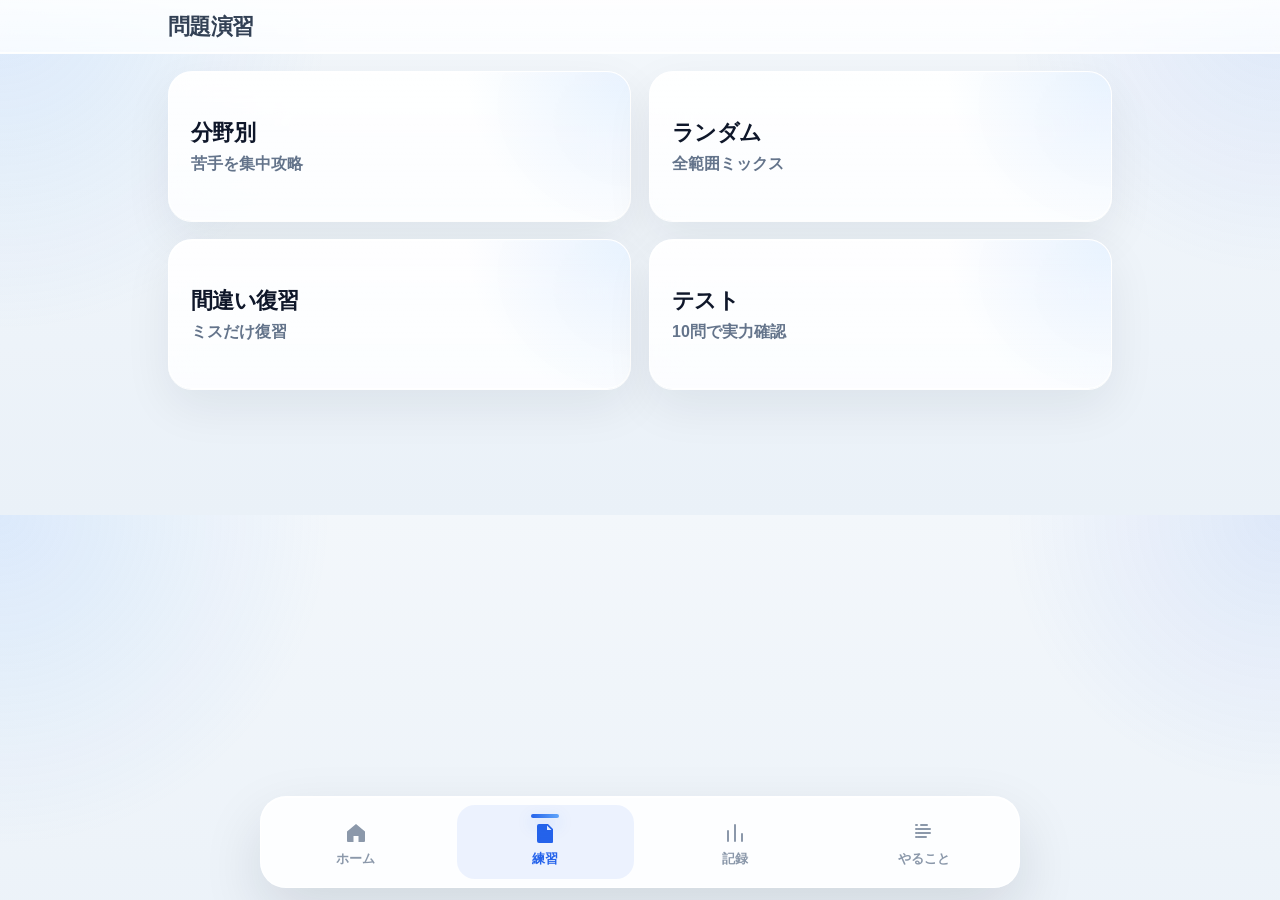
==== practice.html @ 9721c76e "Add files via upload" ====
<!DOCTYPE html>
<html lang="ja">
<head>
  <meta charset="UTF-8">
  <meta name="viewport" content="width=device-width, initial-scale=1.0">
  <title>練習</title>
  <link rel="stylesheet" href="style.css">
  <link rel="preconnect" href="https://fonts.googleapis.com">
  <link rel="preconnect" href="https://fonts.gstatic.com" crossorigin>
  <link href="https://fonts.googleapis.com/css2?family=Inter:wght@400;500;600;700;800;900&display=swap" rel="stylesheet">
</head>

<body>

  <div class="header compact-header">
    <div class="header-inner compact-header-inner">
      <div class="page-heading compact-page-heading">
        <h2 class="page-title">問題演習</h2>
      </div>
    </div>
  </div>

  <div class="container">

    <!-- モード選択 -->
    <div class="mode-grid" id="modeSelect">
      <button class="mode-btn" onclick="startMode('category')">
        <div class="mode-title">分野別</div>
        <div class="mode-desc">苦手を集中攻略</div>
      </button>

      <button class="mode-btn" onclick="startMode('random', 'easy')">
        <div class="mode-title">ランダム</div>
        <div class="mode-desc">全範囲ミックス</div>
      </button>

      <button class="mode-btn" onclick="startMode('mistake')">
        <div class="mode-title">間違い復習</div>
        <div class="mode-desc">ミスだけ復習</div>
      </button>

      <button class="mode-btn" onclick="startMode('test')">
        <div class="mode-title">テスト</div>
        <div class="mode-desc">10問で実力確認</div>
      </button>
    </div>

    <!-- 分野選択 -->
    <div id="categorySelect" class="category-select" style="display:none;">
      <div class="section-head">
        <h3>分野を選択</h3>
        <p>進捗を見ながら解きたい分野を選べます</p>
      </div>

      <div id="categoryCards" class="category-card-grid"></div>

      <div class="section-actions">
        <button class="secondary-btn" onclick="backToMenu()">戻る</button>
      </div>
    </div>

    <!-- 問題エリア -->
    <div id="quizArea" style="display:none;">
      <div class="quiz-topbar">
        <div>
          <div class="quiz-mode-label" id="quizModeLabel">分野別</div>
          <div class="quiz-category-label" id="quizCategoryLabel">基礎</div>
        </div>
        <div class="quiz-count" id="quizCount">1 / 10</div>
      </div>

      <div class="progress-wrap">
        <div class="progress-bar large">
          <div id="quizProgressFill"></div>
        </div>
      </div>

      <div class="question-card">
        <h3 id="question">問題</h3>
      </div>

      <div id="choices" class="choices"></div>
      <div id="result" class="result-box"></div>

      <div class="actions">
        <button onclick="nextQuestion()">次へ</button>
        <button onclick="backToMenu()" class="secondary-btn">戻る</button>
      </div>
    </div>

    <!-- 結果画面 -->
    <div id="resultScreen" class="result-screen" style="display:none;">
      <div class="result-hero-card">
        <div class="result-badge">RESULT</div>
        <h2>演習完了</h2>
        <p id="resultSummaryText">おつかれさまでした</p>

        <div class="result-score-circle">
          <span id="resultAccuracy">0%</span>
        </div>

        <div class="result-stats">
          <div class="result-stat">
            <div class="result-stat-label">正答数</div>
            <div class="result-stat-value" id="correctCountText">0 / 0</div>
          </div>
          <div class="result-stat">
            <div class="result-stat-label">分野</div>
            <div class="result-stat-value" id="resultCategoryText">基礎</div>
          </div>
        </div>

        <div class="result-progress-block">
          <div class="result-progress-head">
            <span>正答率</span>
            <span id="resultAccuracyText">0 / 0</span>
          </div>
          <div class="progress-bar large">
            <div id="resultProgressFill"></div>
          </div>
        </div>

        <div class="actions">
          <button onclick="retryCurrentSet()">もう一度解く</button>
          <button class="secondary-btn" onclick="backToMenu()">分野一覧へ</button>
        </div>

        <div class="review-list-wrap">
          <div class="review-list-head">
            <h3>回答の振り返り</h3>
            <p>自分の回答と正解、理由をまとめて確認できます</p>
          </div>
          <div id="reviewList" class="review-list"></div>
        </div>
      </div>
    </div>

  </div>

  <div class="nav">
    <a href="index.html">
      <svg viewBox="0 0 24 24" aria-hidden="true">
        <path d="M3 10.5 12 3l9 7.5v9.5a1 1 0 0 1-1 1h-5.5v-6h-5v6H4a1 1 0 0 1-1-1z"/>
      </svg>
      <span>ホーム</span>
    </a>

    <a href="practice.html" class="active">
      <svg viewBox="0 0 24 24" aria-hidden="true">
        <path d="M6 3h9l5 5v13a1 1 0 0 1-1 1H6a2 2 0 0 1-2-2V5a2 2 0 0 1 2-2zm8 1.5V9h4.5"/>
        <path d="M8 13h8M8 17h5" stroke="currentColor" stroke-width="1.8" fill="none" stroke-linecap="round"/>
      </svg>
      <span>練習</span>
    </a>

    <a href="record.html">
      <svg viewBox="0 0 24 24" aria-hidden="true">
        <path d="M5 20V10m7 10V4m7 16v-7" stroke="currentColor" stroke-width="2" fill="none" stroke-linecap="round"/>
      </svg>
      <span>記録</span>
    </a>

    <a href="tasks.html">
      <svg viewBox="0 0 24 24" aria-hidden="true">
        <path d="M9 4h6m-9 4h12M6 12h12M6 16h8" stroke="currentColor" stroke-width="2" fill="none" stroke-linecap="round"/>
        <path d="M4 4h1M4 8h1M4 12h1M4 16h1" stroke="currentColor" stroke-width="2" fill="none" stroke-linecap="round"/>
      </svg>
      <span>やること</span>
    </a>
  </div>

  <script src="questions.js"></script>
  <script src="app.js"></script>
</body>
</html>
---- style.css ----
/* =====================
   Base
===================== */
:root {
  --bg: #f3f7fb;
  --bg-2: #eaf1f8;
  --text: #0f172a;
  --text-soft: #64748b;
  --text-faint: #94a3b8;

  --primary: #2563eb;
  --primary-2: #3b82f6;
  --primary-3: #60a5fa;

  --success-text: #166534;
  --danger-text: #991b1b;

  --shadow-sm: 0 10px 24px rgba(15, 23, 42, 0.04);
  --shadow-md: 0 18px 45px rgba(15, 23, 42, 0.08);
  --shadow-lg: 0 24px 60px rgba(37, 99, 235, 0.14);

  --radius-sm: 14px;
  --radius-md: 20px;
  --radius-lg: 28px;
}

* {
  box-sizing: border-box;
}

html {
  scroll-behavior: smooth;
  -webkit-font-smoothing: antialiased;
  -moz-osx-font-smoothing: grayscale;
}

body {
  margin: 0;
  font-family: "Inter", -apple-system, BlinkMacSystemFont, "Segoe UI", Roboto, sans-serif;
  color: var(--text);
  background:
    radial-gradient(circle at top left, rgba(96, 165, 250, 0.16), transparent 24%),
    radial-gradient(circle at top right, rgba(37, 99, 235, 0.10), transparent 20%),
    linear-gradient(180deg, var(--bg) 0%, var(--bg-2) 100%);
}

a {
  color: inherit;
}

::-webkit-scrollbar {
  width: 10px;
}
::-webkit-scrollbar-track {
  background: transparent;
}
::-webkit-scrollbar-thumb {
  background: rgba(148, 163, 184, 0.28);
  border-radius: 999px;
}

/* =====================
   Header
===================== */
.header,
.compact-header {
  position: sticky;
  top: 0;
  z-index: 120;
  padding: 12px 0 10px;
  background: linear-gradient(
    180deg,
    rgba(255,255,255,0.88) 0%,
    rgba(255,255,255,0.76) 100%
  );
  backdrop-filter: blur(18px) saturate(180%);
  -webkit-backdrop-filter: blur(18px) saturate(180%);
  border-bottom: 1px solid rgba(255,255,255,0.78);
  box-shadow: 0 1px 0 rgba(255,255,255,0.92);
}

.header-inner,
.compact-header-inner {
  width: min(100%, 980px);
  margin: 0 auto;
  padding: 0 18px;
  display: flex;
  flex-direction: column;
  gap: 10px;
}

.topbar-row {
  display: flex;
  align-items: center;
  justify-content: flex-start;
}

.page-heading,
.compact-page-heading {
  display: flex;
  align-items: center;
  justify-content: space-between;
}

.page-title {
  margin: 0;
  font-size: 22px;
  font-weight: 900;
  color: #334155;
  letter-spacing: -0.03em;
}

/* 古いロゴ系を使わない */
.logo,
.app-brand,
.brand-row,
.brand-mark,
.brand-icon,
.brand-text,
.brand-name,
.brand-sub,
.app-logo {
  display: none !important;
}

/* =====================
   Level Switch
===================== */
.level-switch {
  display: flex;
  gap: 10px;
  margin: 0;
}

.level-switch button {
  min-height: 44px;
  padding: 10px 16px;
  border-radius: 999px;
  border: 1px solid rgba(148, 163, 184, 0.18);
  background: rgba(255,255,255,0.75);
  color: #64748b;
  font-size: 14px;
  font-weight: 800;
  box-shadow: inset 0 1px 0 rgba(255,255,255,0.9);
}

.level-switch button.active {
  background: linear-gradient(135deg, var(--primary), var(--primary-2));
  color: #fff;
  border-color: transparent;
  box-shadow:
    0 12px 28px rgba(37, 99, 235, 0.22),
    inset 0 1px 0 rgba(255,255,255,0.18);
}

/* =====================
   Layout
===================== */
.container {
  width: min(100%, 980px);
  margin: 0 auto;
  padding: 18px 18px 126px;
}

.grid {
  display: grid;
  grid-template-columns: 1fr 1fr;
  gap: 18px;
}

/* =====================
   Cards
===================== */
.card,
.question-card,
.mode-btn,
.category-progress-card,
.result-hero-card {
  width: 100%;
  background: linear-gradient(
    180deg,
    rgba(255,255,255,0.94) 0%,
    rgba(255,255,255,0.84) 100%
  );
  border: 1px solid rgba(255,255,255,0.82);
  box-shadow:
    0 1px 0 rgba(255,255,255,0.95),
    0 18px 48px rgba(15, 23, 42, 0.07),
    inset 0 1px 0 rgba(255,255,255,0.92);
  backdrop-filter: blur(18px) saturate(160%);
  -webkit-backdrop-filter: blur(18px) saturate(160%);
}

.card {
  border-radius: 24px;
  padding: 20px;
  transition: transform 0.22s ease, box-shadow 0.22s ease, border-color 0.22s ease;
}

.card:hover {
  transform: translateY(-4px);
  box-shadow:
    0 1px 0 rgba(255,255,255,0.95),
    0 24px 60px rgba(15, 23, 42, 0.10),
    0 10px 30px rgba(37, 99, 235, 0.07);
}

.card h3,
.question-card h3 {
  margin: 0 0 10px;
  font-size: 14px;
  font-weight: 800;
  letter-spacing: -0.01em;
  text-transform: none;
  color: var(--text-faint);
}

.card-value {
  margin: 0;
  font-size: 22px;
  font-weight: 900;
  color: var(--text);
}

.big-time {
  margin-top: 10px;
  font-size: clamp(42px, 8vw, 58px);
  font-weight: 900;
  line-height: 0.98;
  letter-spacing: -0.06em;
}

.streak-card {
  background:
    radial-gradient(circle at top right, rgba(96, 165, 250, 0.18), transparent 32%),
    linear-gradient(180deg, rgba(255,255,255,0.96), rgba(255,255,255,0.86));
}

.streak-value {
  margin: 0;
  font-size: 36px;
  font-weight: 900;
  letter-spacing: -0.04em;
  color: var(--primary);
}

/* ホームの主役カード */
.main-progress-card {
  margin-bottom: 22px;
  padding: 26px 24px;
}

.main-progress-head {
  display: flex;
  justify-content: space-between;
  align-items: center;
  gap: 16px;
  margin-bottom: 14px;
}

.main-progress-head h3 {
  margin: 0;
  font-size: 16px;
  font-weight: 800;
  color: var(--text-soft);
}

.main-progress-value {
  font-size: 20px;
  font-weight: 900;
  color: var(--text);
  letter-spacing: -0.03em;
}

/* =====================
   Forms
===================== */
.inline-form {
  display: flex;
  gap: 10px;
  align-items: center;
  flex-wrap: wrap;
}

input[type="text"],
input[type="date"],
input[type="number"] {
  min-height: 46px;
  padding: 12px 14px;
  border-radius: 14px;
  border: 1px solid rgba(148, 163, 184, 0.22);
  background: rgba(255,255,255,0.82);
  color: var(--text);
  box-shadow:
    inset 0 1px 0 rgba(255,255,255,0.88),
    0 6px 18px rgba(15, 23, 42, 0.03);
  font-size: 14px;
  font-weight: 600;
  transition: border-color 0.18s ease, box-shadow 0.18s ease, transform 0.18s ease;
}

input::placeholder {
  color: var(--text-faint);
}

input:focus {
  outline: none;
  border-color: rgba(59, 130, 246, 0.42);
  box-shadow:
    0 0 0 4px rgba(59, 130, 246, 0.10),
    inset 0 1px 0 rgba(255,255,255,0.88),
    0 10px 20px rgba(37, 99, 235, 0.06);
  transform: translateY(-1px);
}

/* =====================
   Buttons
===================== */
button {
  min-height: 44px;
  padding: 11px 16px;
  border-radius: 14px;
  border: 1px solid transparent;
  background: linear-gradient(135deg, var(--primary), var(--primary-2));
  color: #fff;
  font-weight: 800;
  cursor: pointer;
  box-shadow:
    0 12px 26px rgba(37, 99, 235, 0.20),
    inset 0 1px 0 rgba(255,255,255,0.18);
  transition: transform 0.18s ease, box-shadow 0.18s ease, filter 0.18s ease;
}

button:hover {
  transform: translateY(-2px);
  box-shadow:
    0 16px 34px rgba(37, 99, 235, 0.24),
    inset 0 1px 0 rgba(255,255,255,0.2);
}

button:active {
  transform: translateY(0) scale(0.985);
}

.secondary-btn {
  background: linear-gradient(180deg, #ffffff, #f8fafc);
  color: var(--text-soft);
  border: 1px solid rgba(148, 163, 184, 0.20);
  box-shadow:
    0 10px 22px rgba(15, 23, 42, 0.06),
    inset 0 1px 0 rgba(255,255,255,0.95);
}

/* =====================
   Timer
===================== */
.timer-card {
  margin-bottom: 16px;
}

#timer {
  margin: 8px 0 16px;
  font-size: clamp(44px, 9vw, 68px);
  font-weight: 900;
  letter-spacing: -0.06em;
  text-align: center;
}

.timer-buttons {
  display: flex;
  gap: 10px;
  flex-wrap: wrap;
}

.timer-buttons button {
  flex: 1 1 150px;
}

/* =====================
   Progress
===================== */
.progress-bar {
  width: 100%;
  height: 12px;
  background: rgba(226, 232, 240, 0.9);
  border-radius: 999px;
  overflow: hidden;
  box-shadow: inset 0 2px 6px rgba(15, 23, 42, 0.05);
}

.progress-bar.large {
  height: 14px;
  margin-top: 10px;
}

#progressFill,
#todayGoalFill,
#quizProgressFill,
#resultProgressFill {
  height: 100%;
  width: 0%;
  border-radius: 999px;
  background: linear-gradient(90deg, #1d4ed8 0%, #2563eb 55%, #60a5fa 100%);
  box-shadow:
    0 6px 18px rgba(37, 99, 235, 0.24),
    inset 0 1px 0 rgba(255,255,255,0.26);
  transition: width 0.4s ease;
}

/* =====================
   Bottom Nav
===================== */
.nav {
  position: fixed;
  left: 50%;
  bottom: 12px;
  transform: translateX(-50%);
  width: calc(100% - 20px);
  max-width: 760px;
  height: 92px;
  display: flex;
  align-items: stretch;
  border-radius: 26px;
  background: rgba(255,255,255,0.88);
  border: 1px solid rgba(255,255,255,0.82);
  box-shadow:
    0 24px 60px rgba(15, 23, 42, 0.12),
    inset 0 1px 0 rgba(255,255,255,0.95);
  backdrop-filter: blur(20px) saturate(180%);
  -webkit-backdrop-filter: blur(20px) saturate(180%);
  overflow: hidden;
  z-index: 1000;
}

.nav a {
  flex: 1;
  position: relative;
  margin: 8px 6px;
  border-radius: 18px;
  text-decoration: none;
  color: #8b98aa;
  display: flex;
  flex-direction: column;
  align-items: center;
  justify-content: center;
  gap: 7px;
  font-size: 13px;
  font-weight: 800;
  padding: 12px 0 10px;
  transition: all 0.2s ease;
}

.nav a:hover {
  background: rgba(37, 99, 235, 0.06);
}

.nav a.active {
  color: var(--primary);
  background: rgba(37, 99, 235, 0.08);
}

.nav a::before {
  content: "";
  position: absolute;
  top: 9px;
  left: 50%;
  transform: translateX(-50%) scaleX(0);
  width: 28px;
  height: 4px;
  border-radius: 999px;
  background: linear-gradient(90deg, var(--primary), var(--primary-3));
  box-shadow: 0 6px 16px rgba(37, 99, 235, 0.26);
  transition: transform 0.2s ease;
}

.nav a.active::before {
  transform: translateX(-50%) scaleX(1);
}

.nav svg {
  width: 24px;
  height: 24px;
  display: block;
}

.nav svg path {
  fill: currentColor;
}

.nav svg [stroke] {
  stroke: currentColor;
}

.nav span {
  color: inherit;
  line-height: 1;
  font-size: 13px;
  font-weight: 800;
}

/* =====================
   Practice
===================== */
.mode-grid {
  display: grid;
  grid-template-columns: 1fr 1fr;
  gap: 18px;
}

.mode-btn {
  position: relative;
  overflow: hidden;
  min-height: 150px;
  border-radius: 24px;
  padding: 22px;
  text-align: left;
  color: var(--text);
}

.mode-btn::before {
  content: "";
  position: absolute;
  inset: 0;
  background: radial-gradient(circle at top right, rgba(96, 165, 250, 0.14), transparent 34%);
  pointer-events: none;
}

.mode-btn:hover {
  transform: translateY(-5px);
}

.mode-title {
  position: relative;
  z-index: 1;
  font-size: 22px;
  font-weight: 900;
  letter-spacing: -0.03em;
  margin-bottom: 6px;
  color: var(--text);
}

.mode-desc {
  position: relative;
  z-index: 1;
  font-size: 16px;
  color: var(--text-soft);
  font-weight: 600;
}

.section-head h3 {
  margin: 0 0 6px;
  font-size: 24px;
  font-weight: 900;
  color: var(--text);
}

.section-head p {
  margin: 0 0 18px;
  color: var(--text-soft);
  font-size: 15px;
}

.category-card-grid {
  display: grid;
  grid-template-columns: 1fr 1fr;
  gap: 18px;
}

.category-progress-card {
  border-radius: 24px;
  padding: 20px;
  cursor: pointer;
  transition: transform 0.2s ease, box-shadow 0.2s ease;
}

.category-progress-card:hover {
  transform: translateY(-4px);
  box-shadow: 0 22px 48px rgba(15, 23, 42, 0.10);
}

.category-progress-title {
  font-size: 22px;
  font-weight: 900;
  color: var(--text);
  margin-bottom: 6px;
}

.category-progress-sub {
  font-size: 14px;
  color: var(--text-soft);
  margin-bottom: 14px;
}

.category-progress-meta {
  display: flex;
  justify-content: space-between;
  align-items: center;
  margin-bottom: 10px;
  font-size: 13px;
  color: var(--text-soft);
  font-weight: 700;
}

.section-actions {
  margin-top: 18px;
}

.quiz-topbar {
  display: flex;
  justify-content: space-between;
  align-items: flex-end;
  gap: 12px;
  margin-bottom: 14px;
}

.quiz-mode-label {
  font-size: 12px;
  font-weight: 800;
  letter-spacing: 0.06em;
  color: var(--text-faint);
  text-transform: uppercase;
}

.quiz-category-label {
  font-size: 20px;
  font-weight: 800;
  color: var(--text);
  margin-top: 4px;
}

.quiz-count {
  font-size: 14px;
  font-weight: 800;
  color: var(--primary);
  background: rgba(37, 99, 235, 0.08);
  padding: 8px 12px;
  border-radius: 999px;
}

.progress-wrap {
  margin-bottom: 18px;
}

.question-card {
  border-radius: 24px;
  padding: 24px;
  margin-bottom: 18px;
}

.choices {
  display: flex;
  flex-direction: column;
  gap: 12px;
}

.choices button {
  width: 100%;
  min-height: 58px;
  text-align: left;
  justify-content: flex-start;
  padding: 16px 18px;
  border-radius: 18px;
  background: linear-gradient(180deg, rgba(255,255,255,0.96), rgba(255,255,255,0.88));
  color: var(--text);
  border: 1px solid rgba(148, 163, 184, 0.18);
  box-shadow:
    0 10px 22px rgba(15, 23, 42, 0.04),
    inset 0 1px 0 rgba(255,255,255,0.95);
  font-size: 15px;
  font-weight: 700;
}

.choices button:hover {
  background: linear-gradient(180deg, #ffffff, #f8fbff);
  border-color: rgba(59, 130, 246, 0.24);
}

.correct {
  background: linear-gradient(180deg, #ecfdf5, #dcfce7) !important;
  border: 1px solid rgba(34, 197, 94, 0.35) !important;
  color: var(--success-text) !important;
  box-shadow:
    0 12px 24px rgba(34, 197, 94, 0.10),
    inset 0 1px 0 rgba(255,255,255,0.72) !important;
}

.wrong {
  background: linear-gradient(180deg, #fff5f5, #fee2e2) !important;
  border: 1px solid rgba(239, 68, 68, 0.28) !important;
  color: var(--danger-text) !important;
  box-shadow:
    0 12px 24px rgba(239, 68, 68, 0.08),
    inset 0 1px 0 rgba(255,255,255,0.72) !important;
}

.result-box {
  min-height: 34px;
  margin-top: 14px;
  font-size: 16px;
  font-weight: 800;
  letter-spacing: -0.02em;
}

.actions {
  display: flex;
  gap: 12px;
  margin-top: 16px;
}

.result-screen {
  margin-top: 8px;
}

.result-hero-card {
  border-radius: 28px;
  padding: 28px 24px;
  text-align: center;
  box-shadow: 0 24px 60px rgba(15, 23, 42, 0.08);
}

.result-badge {
  display: inline-block;
  padding: 6px 12px;
  border-radius: 999px;
  background: rgba(37, 99, 235, 0.08);
  color: var(--primary);
  font-size: 12px;
  font-weight: 800;
  letter-spacing: 0.08em;
  margin-bottom: 14px;
}

.result-hero-card h2 {
  margin: 0;
  font-size: 32px;
  font-weight: 900;
  letter-spacing: -0.04em;
}

.result-hero-card p {
  margin: 10px 0 0;
  color: var(--text-soft);
  font-size: 15px;
}

.result-score-circle {
  width: 140px;
  height: 140px;
  margin: 24px auto 22px;
  border-radius: 50%;
  display: flex;
  align-items: center;
  justify-content: center;
  background:
    radial-gradient(circle at center, white 48%, transparent 49%),
    conic-gradient(var(--primary) var(--score-angle, 0%), #e2e8f0 0);
  box-shadow: 0 16px 34px rgba(37, 99, 235, 0.14);
}

.result-score-circle span {
  font-size: 28px;
  font-weight: 900;
}

.result-stats {
  display: grid;
  grid-template-columns: 1fr 1fr;
  gap: 14px;
  margin-top: 6px;
}

.result-stat {
  background: #f8fbff;
  border: 1px solid #e5edf8;
  border-radius: 20px;
  padding: 16px;
  text-align: left;
}

.result-stat-label {
  font-size: 12px;
  color: var(--text-faint);
  font-weight: 800;
  letter-spacing: 0.04em;
  text-transform: uppercase;
  margin-bottom: 8px;
}

.result-stat-value {
  font-size: 22px;
  font-weight: 900;
  color: var(--text);
}

.result-progress-block {
  margin-top: 22px;
  text-align: left;
}

.result-progress-head {
  display: flex;
  justify-content: space-between;
  align-items: center;
  margin-bottom: 10px;
  color: var(--text-soft);
  font-weight: 700;
  font-size: 14px;
}

/* =====================
   Review
===================== */
.review-list-wrap {
  margin-top: 28px;
  text-align: left;
}

.review-list-head h3 {
  margin: 0 0 6px;
  font-size: 20px;
  font-weight: 800;
  color: var(--text);
}

.review-list-head p {
  margin: 0 0 16px;
  font-size: 14px;
  color: var(--text-soft);
}

.review-list {
  display: flex;
  flex-direction: column;
  gap: 14px;
}

.review-card {
  background: linear-gradient(180deg, rgba(255,255,255,0.98), rgba(248,250,252,0.96));
  border: 1px solid #e5e7eb;
  border-radius: 22px;
  padding: 18px;
  box-shadow: 0 10px 26px rgba(15, 23, 42, 0.05);
}

.review-card.correct-review {
  border-color: rgba(34, 197, 94, 0.24);
  background: linear-gradient(180deg, #f7fff9, #f0fdf4);
}

.review-card.wrong-review {
  border-color: rgba(239, 68, 68, 0.24);
  background: linear-gradient(180deg, #fffafa, #fef2f2);
}

.review-top {
  display: flex;
  justify-content: space-between;
  align-items: flex-start;
  gap: 12px;
  margin-bottom: 12px;
}

.review-question {
  font-size: 17px;
  font-weight: 800;
  line-height: 1.5;
  color: var(--text);
}

.review-badge {
  flex-shrink: 0;
  padding: 6px 10px;
  border-radius: 999px;
  font-size: 12px;
  font-weight: 800;
  letter-spacing: 0.04em;
}

.review-badge.correct-badge {
  background: rgba(34, 197, 94, 0.12);
  color: #166534;
}

.review-badge.wrong-badge {
  background: rgba(239, 68, 68, 0.12);
  color: #991b1b;
}

.review-answer-block {
  display: grid;
  gap: 10px;
}

.review-answer-row {
  padding: 12px 14px;
  border-radius: 16px;
  font-size: 14px;
  line-height: 1.6;
  background: rgba(255,255,255,0.75);
  border: 1px solid rgba(148, 163, 184, 0.14);
}

.review-answer-row strong {
  display: inline-block;
  min-width: 90px;
  color: var(--text-soft);
}

.review-user-answer {
  border-left: 4px solid #94a3b8;
}

.review-correct-answer {
  border-left: 4px solid var(--primary);
}

.review-explanation {
  border-left: 4px solid #14b8a6;
}

.review-explanation-text {
  color: #334155;
  font-weight: 500;
}

/* =====================
   Todo / Tasks
===================== */
.todo-list {
  list-style: none;
  padding: 0;
  margin: 16px 0 0;
}

.todo-list li {
  display: flex;
  align-items: center;
  justify-content: space-between;
  gap: 10px;
  padding: 14px;
  border-radius: 18px;
  border: 1px solid rgba(148, 163, 184, 0.16);
  background: linear-gradient(180deg, rgba(255,255,255,0.95), rgba(255,255,255,0.86));
  box-shadow:
    0 10px 24px rgba(15, 23, 42, 0.05),
    inset 0 1px 0 rgba(255,255,255,0.95);
  margin-bottom: 10px;
}

.todo-left {
  display: flex;
  align-items: center;
  gap: 12px;
  flex: 1;
}

.todo-left input[type="checkbox"] {
  width: 18px;
  height: 18px;
  accent-color: var(--primary);
}

.todo-done {
  text-decoration: line-through;
  text-decoration-thickness: 2px;
  color: var(--text-faint);
}

.todo-delete {
  background: linear-gradient(135deg, #ef4444, #f87171);
  color: #fff;
  border-radius: 12px;
  padding: 8px 12px;
  font-size: 12px;
  font-weight: 800;
  box-shadow:
    0 10px 20px rgba(239, 68, 68, 0.16),
    inset 0 1px 0 rgba(255,255,255,0.16);
}

/* =====================
   Subjects
===================== */
.subject-list {
  margin: 0;
  padding-left: 18px;
}

.subject-list li {
  margin-bottom: 10px;
  color: var(--text-soft);
  font-weight: 600;
}

.sub-text {
  font-size: 14px;
  color: var(--text-soft);
  margin-top: 10px;
  font-weight: 600;
}

/* =====================
   Welcome Page
===================== */
.welcome-page-body {
  background: #eef2f7;
}

.welcome-page {
  width: 100%;
}

.welcome-hero-section {
  position: relative;
  min-height: 100vh;
  background: url("logo.png") center center / cover no-repeat;
  overflow: hidden;
}

.welcome-hero-overlay {
  position: absolute;
  inset: 0;
  background:
    linear-gradient(180deg, rgba(255,255,255,0.04) 0%, rgba(255,255,255,0.10) 55%, rgba(255,255,255,0.16) 100%),
    radial-gradient(circle at 20% 20%, rgba(255,255,255,0.10), transparent 28%);
}

.welcome-hero-fade {
  position: absolute;
  left: 0;
  right: 0;
  bottom: 0;
  height: 180px;
  background: linear-gradient(180deg, rgba(239,245,251,0) 0%, rgba(239,245,251,0.96) 100%);
}

.welcome-info-section {
  position: relative;
  padding: 96px 0 110px;
  background:
    radial-gradient(circle at 18% 22%, rgba(96,165,250,0.16), transparent 24%),
    radial-gradient(circle at 85% 18%, rgba(37,99,235,0.10), transparent 20%),
    linear-gradient(180deg, #eff5fb 0%, #e8f0f8 100%);
}

.welcome-info-container {
  width: min(100%, 1180px);
  margin: 0 auto;
  padding: 0 32px;
  display: grid;
  grid-template-columns: 1.08fr 0.92fr;
  gap: 40px;
  align-items: start;
}

.welcome-info-badge {
  display: inline-flex;
  padding: 10px 16px;
  border-radius: 999px;
  background: rgba(255,255,255,0.88);
  color: #1d4f9a;
  font-size: 12px;
  font-weight: 800;
  letter-spacing: 0.14em;
  box-shadow: 0 10px 24px rgba(15, 23, 42, 0.05);
}

.welcome-info-title {
  margin: 20px 0 0;
  font-size: clamp(44px, 6vw, 82px);
  line-height: 0.96;
  letter-spacing: -0.07em;
  font-weight: 900;
  color: #1d4f9a;
}

.welcome-info-text {
  margin: 24px 0 0;
  font-size: clamp(18px, 2vw, 24px);
  line-height: 1.8;
  color: #3b5f8f;
  font-weight: 600;
  max-width: 700px;
}

.welcome-feature-list {
  margin-top: 34px;
  display: flex;
  flex-direction: column;
  gap: 18px;
}

.welcome-feature-item {
  padding: 20px 22px;
  border-radius: 24px;
  background: rgba(255,255,255,0.68);
  border: 1px solid rgba(255,255,255,0.78);
  box-shadow: 0 14px 32px rgba(15, 23, 42, 0.05);
  backdrop-filter: blur(8px);
  -webkit-backdrop-filter: blur(8px);
}

.welcome-feature-item strong {
  display: block;
  font-size: 20px;
  font-weight: 800;
  color: #1d4f9a;
  margin-bottom: 8px;
}

.welcome-feature-item span {
  display: block;
  font-size: 15px;
  line-height: 1.8;
  color: #5a7397;
  font-weight: 600;
}

.welcome-info-right {
  display: flex;
  justify-content: center;
}

.welcome-auth-card {
  width: min(100%, 430px);
  padding: 34px 30px;
  border-radius: 32px;
  background: rgba(255,255,255,0.76);
  border: 1px solid rgba(255,255,255,0.84);
  box-shadow: 0 28px 70px rgba(15, 23, 42, 0.10);
  backdrop-filter: blur(14px);
  -webkit-backdrop-filter: blur(14px);
}

.welcome-auth-head h3 {
  margin: 0;
  font-size: 34px;
  font-weight: 900;
  letter-spacing: -0.05em;
  color: #1d4f9a;
}

.welcome-auth-head p {
  margin: 12px 0 0;
  color: #5b7293;
  font-size: 15px;
  line-height: 1.7;
  font-weight: 600;
}

.welcome-auth-actions {
  display: flex;
  flex-direction: column;
  gap: 14px;
  margin-top: 28px;
}

.welcome-auth-btn {
  display: inline-flex;
  align-items: center;
  justify-content: center;
  min-height: 58px;
  border-radius: 18px;
  text-decoration: none;
  font-size: 16px;
  font-weight: 800;
  letter-spacing: -0.02em;
  transition: transform 0.2s ease, box-shadow 0.2s ease;
}

.welcome-auth-btn.primary {
  background: linear-gradient(135deg, var(--primary), var(--primary-3));
  color: #fff;
  box-shadow: 0 16px 36px rgba(37, 99, 235, 0.24);
}

.welcome-auth-btn.secondary {
  background: rgba(255,255,255,0.96);
  color: #1d4f9a;
  border: 1px solid rgba(148, 163, 184, 0.18);
}

.welcome-auth-btn.ghost {
  background: transparent;
  color: #1d4f9a;
  border: 1px dashed rgba(37, 99, 235, 0.28);
}

.welcome-auth-btn:hover {
  transform: translateY(-2px);
}

.welcome-auth-note {
  margin-top: 18px;
  color: #6880a1;
  font-size: 13px;
  line-height: 1.7;
  font-weight: 600;
}

/* =====================
   Responsive
===================== */
@media (max-width: 980px) {
  .welcome-info-container {
    grid-template-columns: 1fr;
  }

  .welcome-info-title {
    font-size: clamp(40px, 10vw, 62px);
  }
}

@media (max-width: 768px) {
  .container {
    padding: 18px 16px 126px;
  }

  .grid,
  .mode-grid,
  .category-card-grid,
  .result-stats {
    grid-template-columns: 1fr;
  }

  .header,
  .compact-header {
    padding: 10px 0 8px;
  }

  .header-inner,
  .compact-header-inner,
  .container {
    padding-left: 16px;
    padding-right: 16px;
  }

  .page-title {
    font-size: 20px;
  }

  .level-switch button {
    min-height: 38px;
    padding: 8px 14px;
    font-size: 12px;
  }

  .nav {
    width: calc(100% - 16px);
    height: 84px;
    bottom: 10px;
  }

  .nav a {
    margin: 7px 4px;
    font-size: 12px;
    gap: 6px;
  }

  .nav svg {
    width: 22px;
    height: 22px;
  }

  .mode-title {
    font-size: 20px;
  }

  .mode-desc {
    font-size: 14px;
  }

  .main-progress-value {
    font-size: 18px;
  }

  .welcome-info-section {
    padding: 70px 0 80px;
  }

  .welcome-info-container {
    padding-left: 20px;
    padding-right: 20px;
  }

  .welcome-info-text {
    font-size: 16px;
    line-height: 1.7;
  }

  .welcome-auth-card {
    width: 100%;
    padding: 26px 20px;
    border-radius: 24px;
  }

  .welcome-auth-head h3 {
    font-size: 28px;
  }

  .welcome-feature-item strong {
    font-size: 18px;
  }

  .welcome-feature-item span {
    font-size: 14px;
  }
}

@media (max-width: 480px) {
  .container,
  .welcome-info-container {
    padding-left: 16px;
    padding-right: 16px;
  }

  .welcome-auth-card {
    border-radius: 20px;
  }
}
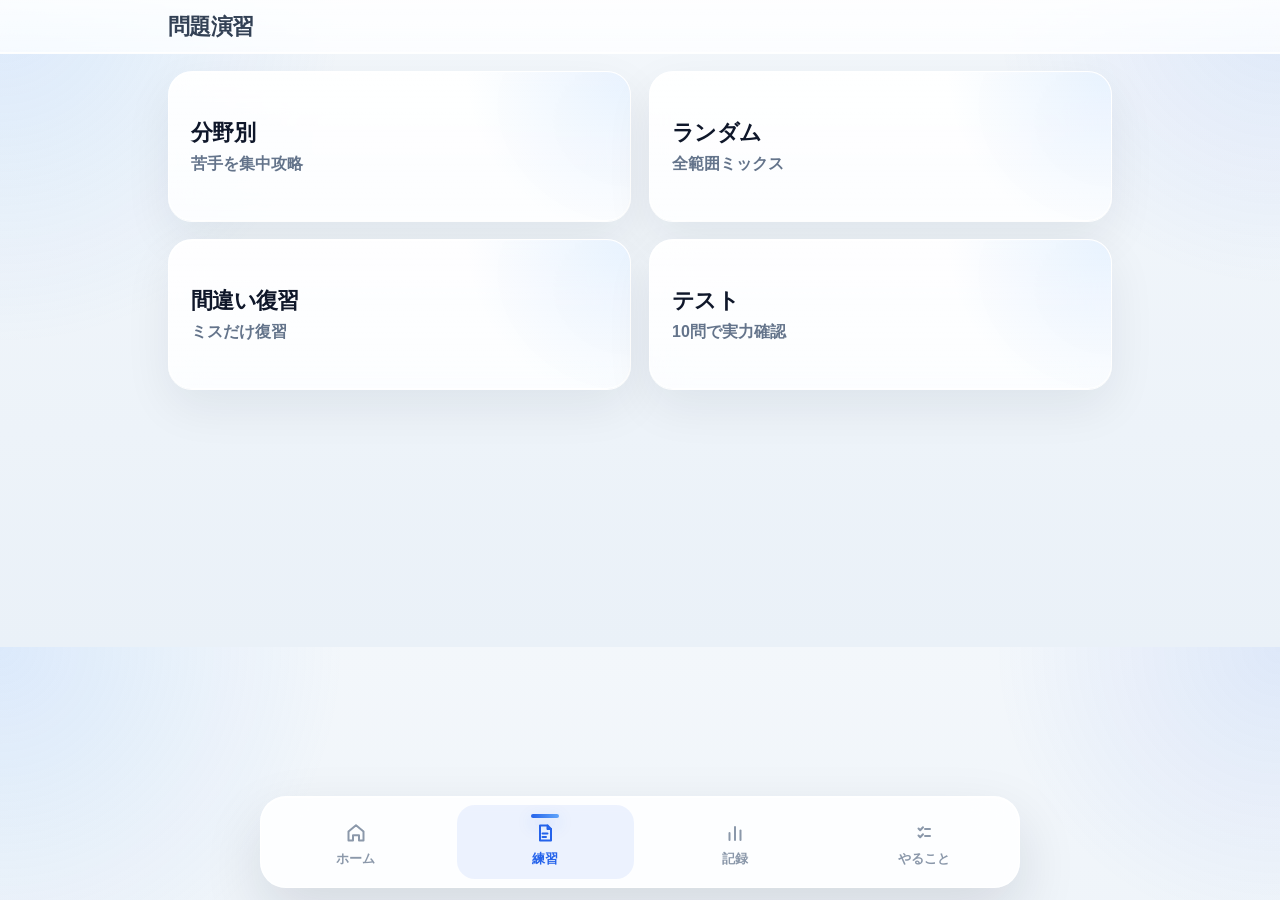
==== commit 8e6e6952: "Add files via upload" ====
--- a/practice.html
+++ b/practice.html
@@ -138,36 +138,52 @@
   </div>
 
   <div class="nav">
-    <a href="index.html">
-      <svg viewBox="0 0 24 24" aria-hidden="true">
-        <path d="M3 10.5 12 3l9 7.5v9.5a1 1 0 0 1-1 1h-5.5v-6h-5v6H4a1 1 0 0 1-1-1z"/>
-      </svg>
-      <span>ホーム</span>
-    </a>
+  <a href="index.html" data-page="index.html" aria-label="ホーム">
+    <svg viewBox="0 0 24 24" aria-hidden="true">
+      <path d="M4.5 10.5L12 4.2L19.5 10.5V19.5H15V14.2H9V19.5H4.5V10.5Z"></path>
+    </svg>
+    <span>ホーム</span>
+  </a>
 
-    <a href="practice.html" class="active">
-      <svg viewBox="0 0 24 24" aria-hidden="true">
-        <path d="M6 3h9l5 5v13a1 1 0 0 1-1 1H6a2 2 0 0 1-2-2V5a2 2 0 0 1 2-2zm8 1.5V9h4.5"/>
-        <path d="M8 13h8M8 17h5" stroke="currentColor" stroke-width="1.8" fill="none" stroke-linecap="round"/>
-      </svg>
-      <span>練習</span>
-    </a>
+  <a href="practice.html" data-page="practice.html" aria-label="練習">
+    <svg viewBox="0 0 24 24" aria-hidden="true">
+      <path d="M7 4.5H14.5L18 8V19.5H7V4.5Z"></path>
+      <path d="M14.5 4.5V8H18"></path>
+      <path d="M9.5 12.5H14.5"></path>
+      <path d="M9.5 16H13"></path>
+    </svg>
+    <span>練習</span>
+  </a>
 
-    <a href="record.html">
-      <svg viewBox="0 0 24 24" aria-hidden="true">
-        <path d="M5 20V10m7 10V4m7 16v-7" stroke="currentColor" stroke-width="2" fill="none" stroke-linecap="round"/>
-      </svg>
-      <span>記録</span>
-    </a>
+  <a href="record.html" data-page="record.html" aria-label="記録">
+    <svg viewBox="0 0 24 24" aria-hidden="true">
+      <path d="M6.5 19V12"></path>
+      <path d="M12 19V6"></path>
+      <path d="M17.5 19V9.5"></path>
+    </svg>
+    <span>記録</span>
+  </a>
 
-    <a href="tasks.html">
-      <svg viewBox="0 0 24 24" aria-hidden="true">
-        <path d="M9 4h6m-9 4h12M6 12h12M6 16h8" stroke="currentColor" stroke-width="2" fill="none" stroke-linecap="round"/>
-        <path d="M4 4h1M4 8h1M4 12h1M4 16h1" stroke="currentColor" stroke-width="2" fill="none" stroke-linecap="round"/>
-      </svg>
-      <span>やること</span>
-    </a>
-  </div>
+  <a href="tasks.html" data-page="tasks.html" aria-label="やること">
+    <svg viewBox="0 0 24 24" aria-hidden="true">
+      <path d="M6.5 7.5L8.2 9.2L11 6.2"></path>
+      <path d="M13 8H18"></path>
+      <path d="M6.5 14.5L8.2 16.2L11 13.2"></path>
+      <path d="M13 15H18"></path>
+    </svg>
+    <span>やること</span>
+  </a>
+</div>
+
+<script>
+  document.addEventListener("DOMContentLoaded", () => {
+    const currentPage = location.pathname.split("/").pop() || "index.html";
+
+    document.querySelectorAll(".nav a").forEach((link) => {
+      link.classList.toggle("active", link.dataset.page === currentPage);
+    });
+  });
+</script>
 
   <script src="questions.js"></script>
   <script src="app.js"></script>
--- a/style.css
+++ b/style.css
@@ -42,6 +42,7 @@
     radial-gradient(circle at top left, rgba(96, 165, 250, 0.16), transparent 24%),
     radial-gradient(circle at top right, rgba(37, 99, 235, 0.10), transparent 20%),
     linear-gradient(180deg, var(--bg) 0%, var(--bg-2) 100%);
+  padding-bottom: 132px;
 }
 
 a {
@@ -51,9 +52,11 @@
 ::-webkit-scrollbar {
   width: 10px;
 }
+
 ::-webkit-scrollbar-track {
   background: transparent;
 }
+
 ::-webkit-scrollbar-thumb {
   background: rgba(148, 163, 184, 0.28);
   border-radius: 999px;
@@ -110,7 +113,6 @@
   letter-spacing: -0.03em;
 }
 
-/* 古いロゴ系を使わない */
 .logo,
 .app-brand,
 .brand-row,
@@ -211,7 +213,6 @@
   font-size: 14px;
   font-weight: 800;
   letter-spacing: -0.01em;
-  text-transform: none;
   color: var(--text-faint);
 }
 
@@ -244,7 +245,6 @@
   color: var(--primary);
 }
 
-/* ホームの主役カード */
 .main-progress-card {
   margin-bottom: 22px;
   padding: 26px 24px;
@@ -418,8 +418,11 @@
   width: calc(100% - 20px);
   max-width: 760px;
   height: 92px;
-  display: flex;
+  display: grid;
+  grid-template-columns: repeat(4, minmax(0, 1fr));
   align-items: stretch;
+  gap: 0;
+  padding: 0;
   border-radius: 26px;
   background: rgba(255,255,255,0.88);
   border: 1px solid rgba(255,255,255,0.82);
@@ -433,9 +436,10 @@
 }
 
 .nav a {
-  flex: 1;
   position: relative;
+  min-width: 0;
   margin: 8px 6px;
+  padding: 12px 0 10px;
   border-radius: 18px;
   text-decoration: none;
   color: #8b98aa;
@@ -446,11 +450,12 @@
   gap: 7px;
   font-size: 13px;
   font-weight: 800;
-  padding: 12px 0 10px;
-  transition: all 0.2s ease;
+  line-height: 1;
+  transition: background 0.2s ease, color 0.2s ease;
 }
 
 .nav a:hover {
+  color: var(--primary);
   background: rgba(37, 99, 235, 0.06);
 }
 
@@ -477,25 +482,61 @@
   transform: translateX(-50%) scaleX(1);
 }
 
-.nav svg {
+.nav a svg {
   width: 24px;
   height: 24px;
   display: block;
-}
-
-.nav svg path {
+  color: currentColor;
+  flex: 0 0 24px;
+  margin: 0;
+  padding: 0;
+  overflow: visible;
+}
+
+.nav a svg path,
+.nav a svg rect,
+.nav a svg circle,
+.nav a svg line,
+.nav a svg polyline {
+  fill: none;
+  stroke: currentColor;
+  stroke-width: 2;
+  stroke-linecap: round;
+  stroke-linejoin: round;
+}
+
+.nav a:nth-child(1) svg path {
   fill: currentColor;
-}
-
-.nav svg [stroke] {
+  stroke: none;
+}
+
+.nav a:nth-child(2) svg path {
+  fill: none;
   stroke: currentColor;
-}
-
-.nav span {
-  color: inherit;
+  stroke-width: 1.8;
+}
+
+.nav a:nth-child(3) svg path {
+  fill: none;
+  stroke: currentColor;
+  stroke-width: 2.3;
+}
+
+.nav a:nth-child(4) svg path {
+  fill: none;
+  stroke: currentColor;
+  stroke-width: 2;
+}
+
+.nav a span {
+  display: block;
+  width: 100%;
+  text-align: center;
+  color: currentColor;
   line-height: 1;
   font-size: 13px;
   font-weight: 800;
+  white-space: nowrap;
 }
 
 /* =====================
@@ -978,6 +1019,10 @@
     inset 0 1px 0 rgba(255,255,255,0.16);
 }
 
+.empty-task-item {
+  color: var(--text-soft);
+}
+
 /* =====================
    Subjects
 ===================== */
@@ -1004,6 +1049,7 @@
 ===================== */
 .welcome-page-body {
   background: #eef2f7;
+  padding-bottom: 0;
 }
 
 .welcome-page {
@@ -1021,17 +1067,81 @@
   position: absolute;
   inset: 0;
   background:
-    linear-gradient(180deg, rgba(255,255,255,0.04) 0%, rgba(255,255,255,0.10) 55%, rgba(255,255,255,0.16) 100%),
+    linear-gradient(180deg, rgba(255,255,255,0.03) 0%, rgba(255,255,255,0.08) 55%, rgba(255,255,255,0.14) 100%),
     radial-gradient(circle at 20% 20%, rgba(255,255,255,0.10), transparent 28%);
 }
 
-.welcome-hero-fade {
+.welcome-hero-bottom-fade {
   position: absolute;
   left: 0;
   right: 0;
   bottom: 0;
-  height: 180px;
-  background: linear-gradient(180deg, rgba(239,245,251,0) 0%, rgba(239,245,251,0.96) 100%);
+  height: 220px;
+  background: linear-gradient(180deg, rgba(239,245,251,0) 0%, rgba(239,245,251,0.98) 100%);
+}
+
+.welcome-hero-copy-wrap {
+  position: absolute;
+  left: 50%;
+  bottom: 110px;
+  transform: translateX(-50%);
+  width: min(100%, 980px);
+  padding: 0 24px;
+  z-index: 2;
+}
+
+.welcome-hero-copy {
+  margin: 0;
+  font-size: clamp(22px, 3vw, 34px);
+  line-height: 1.4;
+  font-weight: 800;
+  letter-spacing: -0.04em;
+  color: #1d4f9a;
+  text-shadow: 0 6px 24px rgba(255,255,255,0.4);
+}
+
+.scroll-indicator {
+  position: absolute;
+  left: 50%;
+  bottom: 34px;
+  transform: translateX(-50%);
+  width: 26px;
+  height: 42px;
+  border: 2px solid rgba(29, 79, 154, 0.35);
+  border-radius: 999px;
+  z-index: 2;
+  background: rgba(255,255,255,0.18);
+  backdrop-filter: blur(6px);
+  -webkit-backdrop-filter: blur(6px);
+}
+
+.scroll-indicator::after {
+  content: "";
+  position: absolute;
+  top: 8px;
+  left: 50%;
+  transform: translateX(-50%);
+  width: 4px;
+  height: 8px;
+  border-radius: 999px;
+  background: rgba(29, 79, 154, 0.7);
+  animation: scrollIndicatorMove 1.6s infinite;
+}
+
+@keyframes scrollIndicatorMove {
+  0% {
+    opacity: 0;
+    transform: translateX(-50%) translateY(0);
+  }
+
+  30% {
+    opacity: 1;
+  }
+
+  100% {
+    opacity: 0;
+    transform: translateX(-50%) translateY(12px);
+  }
 }
 
 .welcome-info-section {
@@ -1169,7 +1279,7 @@
 }
 
 .welcome-auth-btn.primary {
-  background: linear-gradient(135deg, var(--primary), var(--primary-3));
+  background: linear-gradient(135deg, #2563eb, #60a5fa);
   color: #fff;
   box-shadow: 0 16px 36px rgba(37, 99, 235, 0.24);
 }
@@ -1212,6 +1322,14 @@
 }
 
 @media (max-width: 768px) {
+  body {
+    padding-bottom: 118px;
+  }
+
+  .welcome-page-body {
+    padding-bottom: 0;
+  }
+
   .container {
     padding: 18px 16px 126px;
   }
@@ -1249,17 +1367,24 @@
     width: calc(100% - 16px);
     height: 84px;
     bottom: 10px;
+    border-radius: 24px;
   }
 
   .nav a {
     margin: 7px 4px;
+    padding: 10px 0 8px;
+    gap: 6px;
     font-size: 12px;
-    gap: 6px;
-  }
-
-  .nav svg {
-    width: 22px;
-    height: 22px;
+  }
+
+  .nav a svg {
+    width: 23px;
+    height: 23px;
+    flex-basis: 23px;
+  }
+
+  .nav a span {
+    font-size: 12px;
   }
 
   .mode-title {
@@ -1304,6 +1429,15 @@
 
   .welcome-feature-item span {
     font-size: 14px;
+  }
+
+  .welcome-hero-copy-wrap {
+    bottom: 100px;
+    padding: 0 20px;
+  }
+
+  .welcome-hero-copy {
+    font-size: 20px;
   }
 }
 
@@ -1317,4 +1451,169 @@
   .welcome-auth-card {
     border-radius: 20px;
   }
+
+  .welcome-hero-copy-wrap {
+    padding: 0 16px;
+  }
+}
+
+/* =====================
+   Bottom Nav Final Alignment
+   下バー最終調整
+===================== */
+
+.nav {
+  position: fixed !important;
+  left: 50% !important;
+  bottom: 12px !important;
+  transform: translateX(-50%) !important;
+
+  width: calc(100% - 20px) !important;
+  max-width: 760px !important;
+  height: 92px !important;
+
+  display: grid !important;
+  grid-template-columns: repeat(4, minmax(0, 1fr)) !important;
+  align-items: stretch !important;
+  gap: 0 !important;
+
+  padding: 0 !important;
+  border-radius: 26px !important;
+
+  background: rgba(255, 255, 255, 0.88) !important;
+  border: 1px solid rgba(255, 255, 255, 0.82) !important;
+
+  box-shadow:
+    0 24px 60px rgba(15, 23, 42, 0.12),
+    inset 0 1px 0 rgba(255, 255, 255, 0.95) !important;
+
+  backdrop-filter: blur(20px) saturate(180%) !important;
+  -webkit-backdrop-filter: blur(20px) saturate(180%) !important;
+
+  overflow: hidden !important;
+  z-index: 1000 !important;
+}
+
+.nav a {
+  position: relative !important;
+  min-width: 0 !important;
+
+  margin: 8px 6px !important;
+  padding: 12px 0 10px !important;
+
+  border-radius: 18px !important;
+  text-decoration: none !important;
+
+  color: #8b98aa !important;
+
+  display: flex !important;
+  flex-direction: column !important;
+  align-items: center !important;
+  justify-content: center !important;
+  gap: 7px !important;
+
+  font-size: 13px !important;
+  font-weight: 800 !important;
+  line-height: 1 !important;
+
+  transition: background 0.2s ease, color 0.2s ease !important;
+}
+
+.nav a.active {
+  color: #2563eb !important;
+  background: rgba(37, 99, 235, 0.08) !important;
+}
+
+.nav a:hover {
+  color: #2563eb !important;
+  background: rgba(37, 99, 235, 0.06) !important;
+}
+
+.nav a::before {
+  content: "" !important;
+  position: absolute !important;
+  top: 9px !important;
+  left: 50% !important;
+
+  width: 28px !important;
+  height: 4px !important;
+
+  border-radius: 999px !important;
+  background: linear-gradient(90deg, #2563eb, #60a5fa) !important;
+  box-shadow: 0 6px 16px rgba(37, 99, 235, 0.26) !important;
+
+  transform: translateX(-50%) scaleX(0) !important;
+  transition: transform 0.2s ease !important;
+}
+
+.nav a.active::before {
+  transform: translateX(-50%) scaleX(1) !important;
+}
+
+.nav a svg {
+  width: 24px !important;
+  height: 24px !important;
+
+  display: block !important;
+  flex: 0 0 24px !important;
+
+  margin: 0 !important;
+  padding: 0 !important;
+
+  color: currentColor !important;
+  overflow: visible !important;
+}
+
+.nav a svg path,
+.nav a svg rect,
+.nav a svg circle,
+.nav a svg line,
+.nav a svg polyline {
+  fill: none !important;
+  stroke: currentColor !important;
+  stroke-width: 2 !important;
+  stroke-linecap: round !important;
+  stroke-linejoin: round !important;
+}
+
+.nav a span {
+  display: block !important;
+  width: 100% !important;
+
+  margin: 0 !important;
+  padding: 0 !important;
+
+  text-align: center !important;
+  color: currentColor !important;
+
+  font-size: 13px !important;
+  font-weight: 800 !important;
+  line-height: 1 !important;
+  white-space: nowrap !important;
+}
+
+@media (max-width: 768px) {
+  .nav {
+    width: calc(100% - 16px) !important;
+    height: 84px !important;
+    bottom: 10px !important;
+    border-radius: 24px !important;
+  }
+
+  .nav a {
+    margin: 7px 4px !important;
+    padding: 10px 0 8px !important;
+    gap: 6px !important;
+    font-size: 12px !important;
+  }
+
+  .nav a svg {
+    width: 23px !important;
+    height: 23px !important;
+    flex-basis: 23px !important;
+  }
+
+  .nav a span {
+    font-size: 12px !important;
+  }
 }
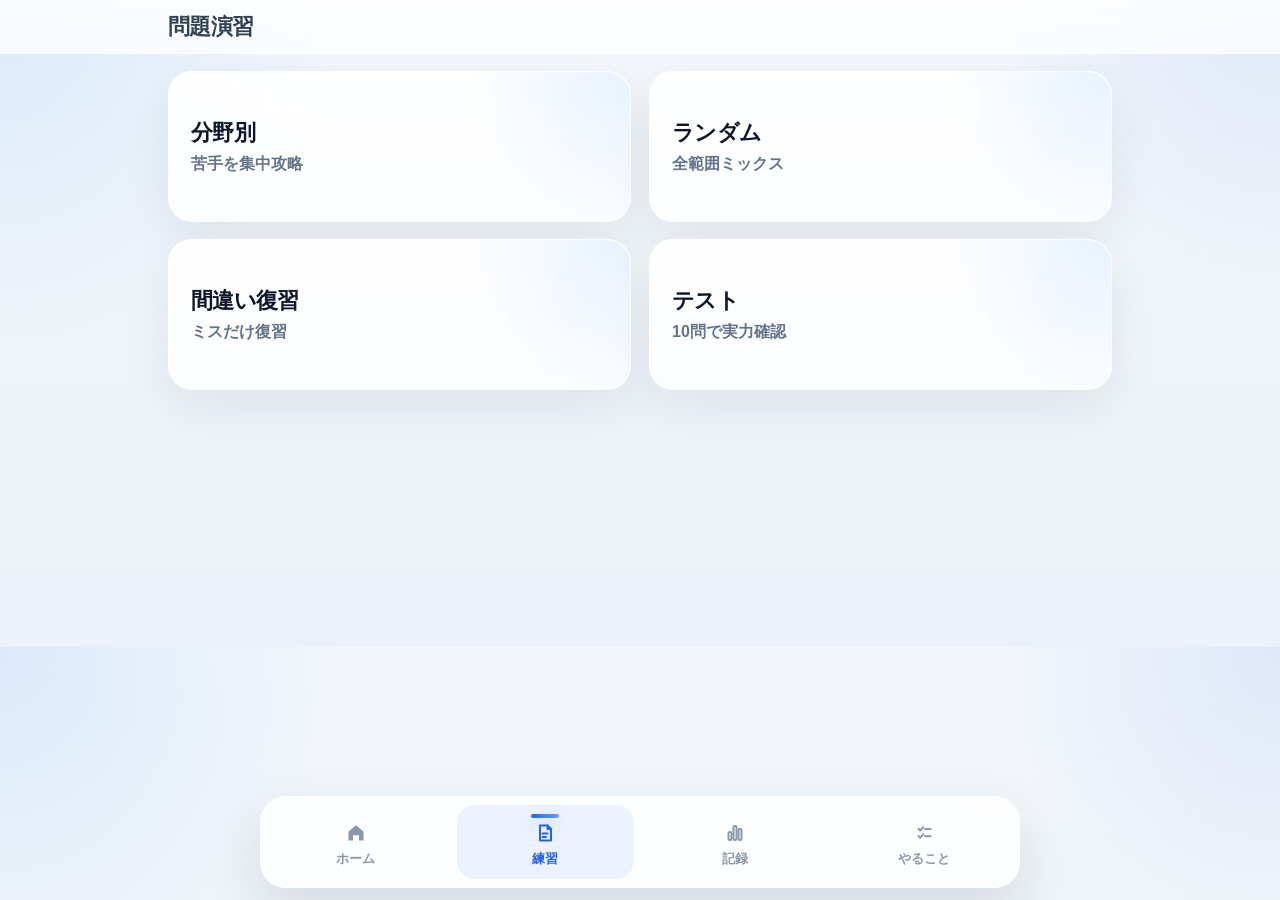
==== commit abf39b49: "Add files via upload" ====
--- a/practice.html
+++ b/practice.html
@@ -4,7 +4,9 @@
   <meta charset="UTF-8">
   <meta name="viewport" content="width=device-width, initial-scale=1.0">
   <title>練習</title>
+
   <link rel="stylesheet" href="style.css">
+
   <link rel="preconnect" href="https://fonts.googleapis.com">
   <link rel="preconnect" href="https://fonts.gstatic.com" crossorigin>
   <link href="https://fonts.googleapis.com/css2?family=Inter:wght@400;500;600;700;800;900&display=swap" rel="stylesheet">
@@ -22,7 +24,6 @@
 
   <div class="container">
 
-    <!-- モード選択 -->
     <div class="mode-grid" id="modeSelect">
       <button class="mode-btn" onclick="startMode('category')">
         <div class="mode-title">分野別</div>
@@ -45,7 +46,6 @@
       </button>
     </div>
 
-    <!-- 分野選択 -->
     <div id="categorySelect" class="category-select" style="display:none;">
       <div class="section-head">
         <h3>分野を選択</h3>
@@ -59,13 +59,13 @@
       </div>
     </div>
 
-    <!-- 問題エリア -->
     <div id="quizArea" style="display:none;">
       <div class="quiz-topbar">
         <div>
           <div class="quiz-mode-label" id="quizModeLabel">分野別</div>
           <div class="quiz-category-label" id="quizCategoryLabel">基礎</div>
         </div>
+
         <div class="quiz-count" id="quizCount">1 / 10</div>
       </div>
 
@@ -88,7 +88,6 @@
       </div>
     </div>
 
-    <!-- 結果画面 -->
     <div id="resultScreen" class="result-screen" style="display:none;">
       <div class="result-hero-card">
         <div class="result-badge">RESULT</div>
@@ -104,6 +103,7 @@
             <div class="result-stat-label">正答数</div>
             <div class="result-stat-value" id="correctCountText">0 / 0</div>
           </div>
+
           <div class="result-stat">
             <div class="result-stat-label">分野</div>
             <div class="result-stat-value" id="resultCategoryText">基礎</div>
@@ -115,6 +115,7 @@
             <span>正答率</span>
             <span id="resultAccuracyText">0 / 0</span>
           </div>
+
           <div class="progress-bar large">
             <div id="resultProgressFill"></div>
           </div>
@@ -130,6 +131,7 @@
             <h3>回答の振り返り</h3>
             <p>自分の回答と正解、理由をまとめて確認できます</p>
           </div>
+
           <div id="reviewList" class="review-list"></div>
         </div>
       </div>
@@ -138,54 +140,103 @@
   </div>
 
   <div class="nav">
-  <a href="index.html" data-page="index.html" aria-label="ホーム">
-    <svg viewBox="0 0 24 24" aria-hidden="true">
-      <path d="M4.5 10.5L12 4.2L19.5 10.5V19.5H15V14.2H9V19.5H4.5V10.5Z"></path>
-    </svg>
-    <span>ホーム</span>
-  </a>
-
-  <a href="practice.html" data-page="practice.html" aria-label="練習">
-    <svg viewBox="0 0 24 24" aria-hidden="true">
-      <path d="M7 4.5H14.5L18 8V19.5H7V4.5Z"></path>
-      <path d="M14.5 4.5V8H18"></path>
-      <path d="M9.5 12.5H14.5"></path>
-      <path d="M9.5 16H13"></path>
-    </svg>
-    <span>練習</span>
-  </a>
-
-  <a href="record.html" data-page="record.html" aria-label="記録">
-    <svg viewBox="0 0 24 24" aria-hidden="true">
-      <path d="M6.5 19V12"></path>
-      <path d="M12 19V6"></path>
-      <path d="M17.5 19V9.5"></path>
-    </svg>
-    <span>記録</span>
-  </a>
-
-  <a href="tasks.html" data-page="tasks.html" aria-label="やること">
-    <svg viewBox="0 0 24 24" aria-hidden="true">
-      <path d="M6.5 7.5L8.2 9.2L11 6.2"></path>
-      <path d="M13 8H18"></path>
-      <path d="M6.5 14.5L8.2 16.2L11 13.2"></path>
-      <path d="M13 15H18"></path>
-    </svg>
-    <span>やること</span>
-  </a>
-</div>
-
-<script>
-  document.addEventListener("DOMContentLoaded", () => {
-    const currentPage = location.pathname.split("/").pop() || "index.html";
-
-    document.querySelectorAll(".nav a").forEach((link) => {
-      link.classList.toggle("active", link.dataset.page === currentPage);
+    <a href="index.html" data-page="index.html" aria-label="ホーム">
+      <svg viewBox="0 0 24 24" aria-hidden="true">
+        <path
+          d="M4.5 10.5L12 4.2L19.5 10.5V19.5H15V14.2H9V19.5H4.5V10.5Z"
+          style="fill: currentColor !important; stroke: none !important;"
+        ></path>
+      </svg>
+      <span>ホーム</span>
+    </a>
+
+    <a href="practice.html" data-page="practice.html" aria-label="練習">
+      <svg viewBox="0 0 24 24" aria-hidden="true">
+        <path
+          d="M7 4.5H14.5L18 8V19.5H7V4.5Z"
+          style="fill: none !important; stroke: currentColor !important; stroke-width: 2 !important; stroke-linecap: round !important; stroke-linejoin: round !important;"
+        ></path>
+        <path
+          d="M14.5 4.5V8H18"
+          style="fill: none !important; stroke: currentColor !important; stroke-width: 2 !important; stroke-linecap: round !important; stroke-linejoin: round !important;"
+        ></path>
+        <path
+          d="M9.5 12.5H14.5"
+          style="fill: none !important; stroke: currentColor !important; stroke-width: 2 !important; stroke-linecap: round !important;"
+        ></path>
+        <path
+          d="M9.5 16H13"
+          style="fill: none !important; stroke: currentColor !important; stroke-width: 2 !important; stroke-linecap: round !important;"
+        ></path>
+      </svg>
+      <span>練習</span>
+    </a>
+
+    <a href="record.html" data-page="record.html" aria-label="記録">
+      <svg viewBox="0 0 24 24" aria-hidden="true">
+        <rect
+          x="5.5"
+          y="11"
+          width="3"
+          height="8"
+          rx="1.2"
+          style="fill: none !important; stroke: currentColor !important; stroke-width: 2 !important;"
+        ></rect>
+        <rect
+          x="10.5"
+          y="5"
+          width="3"
+          height="14"
+          rx="1.2"
+          style="fill: none !important; stroke: currentColor !important; stroke-width: 2 !important;"
+        ></rect>
+        <rect
+          x="15.5"
+          y="8"
+          width="3"
+          height="11"
+          rx="1.2"
+          style="fill: none !important; stroke: currentColor !important; stroke-width: 2 !important;"
+        ></rect>
+      </svg>
+      <span>記録</span>
+    </a>
+
+    <a href="tasks.html" data-page="tasks.html" aria-label="やること">
+      <svg viewBox="0 0 24 24" aria-hidden="true">
+        <path
+          d="M6.5 7.8L8.2 9.5L11.2 6.2"
+          style="fill: none !important; stroke: currentColor !important; stroke-width: 2 !important; stroke-linecap: round !important; stroke-linejoin: round !important;"
+        ></path>
+        <path
+          d="M13 8H18.5"
+          style="fill: none !important; stroke: currentColor !important; stroke-width: 2 !important; stroke-linecap: round !important;"
+        ></path>
+        <path
+          d="M6.5 15L8.2 16.7L11.2 13.4"
+          style="fill: none !important; stroke: currentColor !important; stroke-width: 2 !important; stroke-linecap: round !important; stroke-linejoin: round !important;"
+        ></path>
+        <path
+          d="M13 15.2H18.5"
+          style="fill: none !important; stroke: currentColor !important; stroke-width: 2 !important; stroke-linecap: round !important;"
+        ></path>
+      </svg>
+      <span>やること</span>
+    </a>
+  </div>
+
+  <script>
+    document.addEventListener("DOMContentLoaded", () => {
+      const currentPage = location.pathname.split("/").pop() || "index.html";
+
+      document.querySelectorAll(".nav a").forEach((link) => {
+        link.classList.toggle("active", link.dataset.page === currentPage);
+      });
     });
-  });
-</script>
+  </script>
 
   <script src="questions.js"></script>
   <script src="app.js"></script>
+
 </body>
 </html>
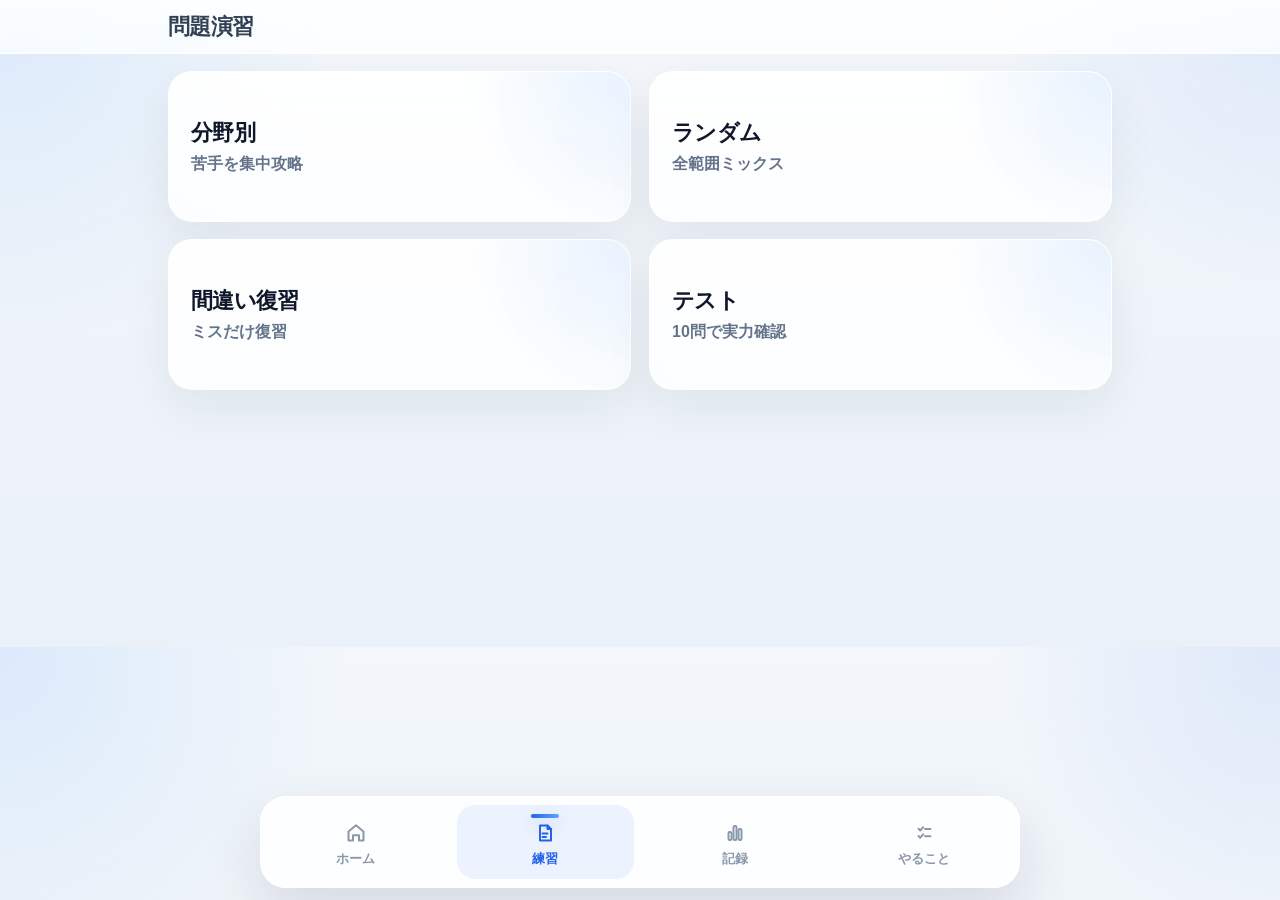
==== commit d323e433: "Add files via upload" ====
--- a/practice.html
+++ b/practice.html
@@ -140,100 +140,53 @@
   </div>
 
   <div class="nav">
-    <a href="index.html" data-page="index.html" aria-label="ホーム">
-      <svg viewBox="0 0 24 24" aria-hidden="true">
-        <path
-          d="M4.5 10.5L12 4.2L19.5 10.5V19.5H15V14.2H9V19.5H4.5V10.5Z"
-          style="fill: currentColor !important; stroke: none !important;"
-        ></path>
-      </svg>
-      <span>ホーム</span>
-    </a>
+  <a href="index.html" class="nav-link" data-page="index.html" aria-label="ホーム">
+    <svg class="nav-icon nav-icon-home" viewBox="0 0 24 24" aria-hidden="true">
+      <path d="M4.5 10.5L12 4.2L19.5 10.5V19.5H15V14.2H9V19.5H4.5V10.5Z"></path>
+    </svg>
+    <span>ホーム</span>
+  </a>
 
-    <a href="practice.html" data-page="practice.html" aria-label="練習">
-      <svg viewBox="0 0 24 24" aria-hidden="true">
-        <path
-          d="M7 4.5H14.5L18 8V19.5H7V4.5Z"
-          style="fill: none !important; stroke: currentColor !important; stroke-width: 2 !important; stroke-linecap: round !important; stroke-linejoin: round !important;"
-        ></path>
-        <path
-          d="M14.5 4.5V8H18"
-          style="fill: none !important; stroke: currentColor !important; stroke-width: 2 !important; stroke-linecap: round !important; stroke-linejoin: round !important;"
-        ></path>
-        <path
-          d="M9.5 12.5H14.5"
-          style="fill: none !important; stroke: currentColor !important; stroke-width: 2 !important; stroke-linecap: round !important;"
-        ></path>
-        <path
-          d="M9.5 16H13"
-          style="fill: none !important; stroke: currentColor !important; stroke-width: 2 !important; stroke-linecap: round !important;"
-        ></path>
-      </svg>
-      <span>練習</span>
-    </a>
+  <a href="practice.html" class="nav-link" data-page="practice.html" aria-label="練習">
+    <svg class="nav-icon nav-icon-practice" viewBox="0 0 24 24" aria-hidden="true">
+      <path d="M7 4.5H14.5L18 8V19.5H7V4.5Z"></path>
+      <path d="M14.5 4.5V8H18"></path>
+      <path d="M9.5 12.5H14.5"></path>
+      <path d="M9.5 16H13"></path>
+    </svg>
+    <span>練習</span>
+  </a>
 
-    <a href="record.html" data-page="record.html" aria-label="記録">
-      <svg viewBox="0 0 24 24" aria-hidden="true">
-        <rect
-          x="5.5"
-          y="11"
-          width="3"
-          height="8"
-          rx="1.2"
-          style="fill: none !important; stroke: currentColor !important; stroke-width: 2 !important;"
-        ></rect>
-        <rect
-          x="10.5"
-          y="5"
-          width="3"
-          height="14"
-          rx="1.2"
-          style="fill: none !important; stroke: currentColor !important; stroke-width: 2 !important;"
-        ></rect>
-        <rect
-          x="15.5"
-          y="8"
-          width="3"
-          height="11"
-          rx="1.2"
-          style="fill: none !important; stroke: currentColor !important; stroke-width: 2 !important;"
-        ></rect>
-      </svg>
-      <span>記録</span>
-    </a>
+  <a href="record.html" class="nav-link" data-page="record.html" aria-label="記録">
+    <svg class="nav-icon nav-icon-record" viewBox="0 0 24 24" aria-hidden="true">
+      <rect x="5.5" y="11" width="3" height="8" rx="1.2"></rect>
+      <rect x="10.5" y="5" width="3" height="14" rx="1.2"></rect>
+      <rect x="15.5" y="8" width="3" height="11" rx="1.2"></rect>
+    </svg>
+    <span>記録</span>
+  </a>
 
-    <a href="tasks.html" data-page="tasks.html" aria-label="やること">
-      <svg viewBox="0 0 24 24" aria-hidden="true">
-        <path
-          d="M6.5 7.8L8.2 9.5L11.2 6.2"
-          style="fill: none !important; stroke: currentColor !important; stroke-width: 2 !important; stroke-linecap: round !important; stroke-linejoin: round !important;"
-        ></path>
-        <path
-          d="M13 8H18.5"
-          style="fill: none !important; stroke: currentColor !important; stroke-width: 2 !important; stroke-linecap: round !important;"
-        ></path>
-        <path
-          d="M6.5 15L8.2 16.7L11.2 13.4"
-          style="fill: none !important; stroke: currentColor !important; stroke-width: 2 !important; stroke-linecap: round !important; stroke-linejoin: round !important;"
-        ></path>
-        <path
-          d="M13 15.2H18.5"
-          style="fill: none !important; stroke: currentColor !important; stroke-width: 2 !important; stroke-linecap: round !important;"
-        ></path>
-      </svg>
-      <span>やること</span>
-    </a>
-  </div>
+  <a href="tasks.html" class="nav-link" data-page="tasks.html" aria-label="やること">
+    <svg class="nav-icon nav-icon-tasks" viewBox="0 0 24 24" aria-hidden="true">
+      <path d="M6.5 7.8L8.2 9.5L11.2 6.2"></path>
+      <path d="M13 8H18.5"></path>
+      <path d="M6.5 15L8.2 16.7L11.2 13.4"></path>
+      <path d="M13 15.2H18.5"></path>
+    </svg>
+    <span>やること</span>
+  </a>
+</div>
 
-  <script>
-    document.addEventListener("DOMContentLoaded", () => {
-      const currentPage = location.pathname.split("/").pop() || "index.html";
+<script>
+  document.addEventListener("DOMContentLoaded", () => {
+    const currentPage = location.pathname.split("/").pop() || "index.html";
 
-      document.querySelectorAll(".nav a").forEach((link) => {
-        link.classList.toggle("active", link.dataset.page === currentPage);
-      });
+    document.querySelectorAll(".nav-link").forEach((link) => {
+      link.classList.toggle("active", link.dataset.page === currentPage);
     });
-  </script>
+  });
+</script>
+
 
   <script src="questions.js"></script>
   <script src="app.js"></script>
--- a/style.css
+++ b/style.css
@@ -1616,4 +1616,170 @@
   .nav a span {
     font-size: 12px !important;
   }
+}
+
+/* =====================
+   Bottom Nav Class Fix
+   SVGをclassで完全固定
+===================== */
+
+.nav {
+  position: fixed !important;
+  left: 50% !important;
+  bottom: 12px !important;
+  transform: translateX(-50%) !important;
+  width: calc(100% - 20px) !important;
+  max-width: 760px !important;
+  height: 92px !important;
+  display: grid !important;
+  grid-template-columns: repeat(4, minmax(0, 1fr)) !important;
+  align-items: stretch !important;
+  gap: 0 !important;
+  padding: 0 !important;
+  border-radius: 26px !important;
+  background: rgba(255, 255, 255, 0.88) !important;
+  border: 1px solid rgba(255, 255, 255, 0.82) !important;
+  box-shadow:
+    0 24px 60px rgba(15, 23, 42, 0.12),
+    inset 0 1px 0 rgba(255, 255, 255, 0.95) !important;
+  backdrop-filter: blur(20px) saturate(180%) !important;
+  -webkit-backdrop-filter: blur(20px) saturate(180%) !important;
+  overflow: hidden !important;
+  z-index: 1000 !important;
+}
+
+.nav-link {
+  position: relative !important;
+  min-width: 0 !important;
+  margin: 8px 6px !important;
+  padding: 12px 0 10px !important;
+  border-radius: 18px !important;
+  text-decoration: none !important;
+  color: #8b98aa !important;
+  display: flex !important;
+  flex-direction: column !important;
+  align-items: center !important;
+  justify-content: center !important;
+  gap: 7px !important;
+  font-size: 13px !important;
+  font-weight: 800 !important;
+  line-height: 1 !important;
+  transition: background 0.2s ease, color 0.2s ease !important;
+}
+
+.nav-link:hover {
+  color: #2563eb !important;
+  background: rgba(37, 99, 235, 0.06) !important;
+}
+
+.nav-link.active {
+  color: #2563eb !important;
+  background: rgba(37, 99, 235, 0.08) !important;
+}
+
+.nav-link::before {
+  content: "" !important;
+  position: absolute !important;
+  top: 9px !important;
+  left: 50% !important;
+  width: 28px !important;
+  height: 4px !important;
+  border-radius: 999px !important;
+  background: linear-gradient(90deg, #2563eb, #60a5fa) !important;
+  box-shadow: 0 6px 16px rgba(37, 99, 235, 0.26) !important;
+  transform: translateX(-50%) scaleX(0) !important;
+  transition: transform 0.2s ease !important;
+}
+
+.nav-link.active::before {
+  transform: translateX(-50%) scaleX(1) !important;
+}
+
+.nav-icon {
+  width: 24px !important;
+  height: 24px !important;
+  display: block !important;
+  flex: 0 0 24px !important;
+  margin: 0 !important;
+  padding: 0 !important;
+  color: currentColor !important;
+  overflow: visible !important;
+}
+
+.nav-icon path,
+.nav-icon rect,
+.nav-icon circle,
+.nav-icon line,
+.nav-icon polyline {
+  fill: none !important;
+  stroke: currentColor !important;
+  stroke-width: 2 !important;
+  stroke-linecap: round !important;
+  stroke-linejoin: round !important;
+}
+
+.nav-icon-home path {
+  fill: currentColor !important;
+  stroke: none !important;
+}
+
+.nav-icon-practice path {
+  fill: none !important;
+  stroke: currentColor !important;
+  stroke-width: 2 !important;
+  stroke-linecap: round !important;
+  stroke-linejoin: round !important;
+}
+
+.nav-icon-record rect {
+  fill: none !important;
+  stroke: currentColor !important;
+  stroke-width: 2 !important;
+}
+
+.nav-icon-tasks path {
+  fill: none !important;
+  stroke: currentColor !important;
+  stroke-width: 2 !important;
+  stroke-linecap: round !important;
+  stroke-linejoin: round !important;
+}
+
+.nav-link span {
+  display: block !important;
+  width: 100% !important;
+  margin: 0 !important;
+  padding: 0 !important;
+  text-align: center !important;
+  color: currentColor !important;
+  font-size: 13px !important;
+  font-weight: 800 !important;
+  line-height: 1 !important;
+  white-space: nowrap !important;
+}
+
+@media (max-width: 768px) {
+  .nav {
+    width: calc(100% - 16px) !important;
+    height: 84px !important;
+    bottom: 10px !important;
+    border-radius: 24px !important;
+  }
+
+  .nav-link {
+    margin: 7px 4px !important;
+    padding: 10px 0 8px !important;
+    gap: 6px !important;
+    font-size: 12px !important;
+  }
+
+  .nav-icon {
+    width: 23px !important;
+    height: 23px !important;
+    flex-basis: 23px !important;
+  }
+
+  .nav-link span {
+    font-size: 12px !important;
+  }
 }
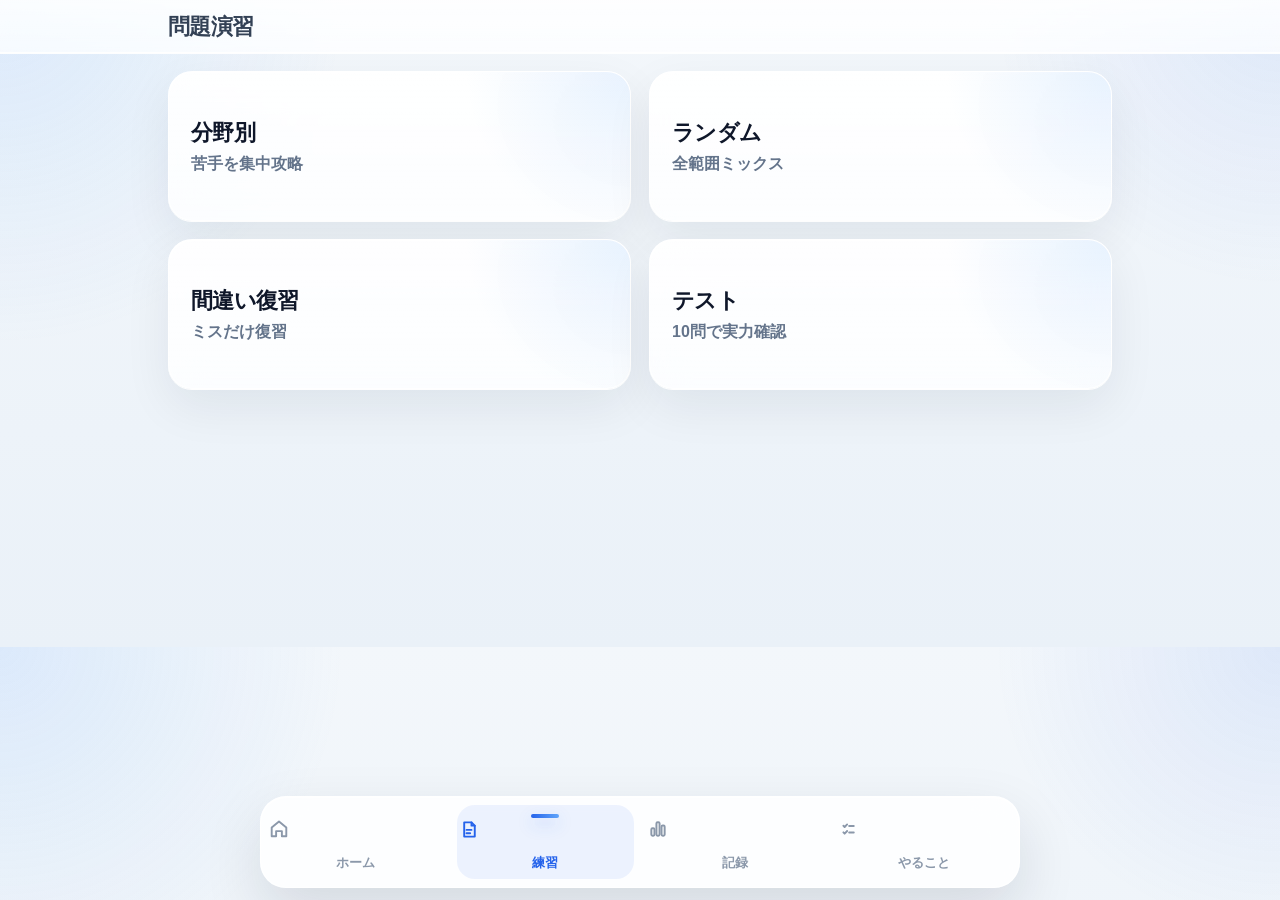
==== commit a05dff76: "Add files via upload" ====
--- a/practice.html
+++ b/practice.html
@@ -5,7 +5,7 @@
   <meta name="viewport" content="width=device-width, initial-scale=1.0">
   <title>練習</title>
 
-  <link rel="stylesheet" href="style.css">
+  <link rel="stylesheet" href="style.css?v=20260427">
 
   <link rel="preconnect" href="https://fonts.googleapis.com">
   <link rel="preconnect" href="https://fonts.gstatic.com" crossorigin>
@@ -141,39 +141,47 @@
 
   <div class="nav">
   <a href="index.html" class="nav-link" data-page="index.html" aria-label="ホーム">
-    <svg class="nav-icon nav-icon-home" viewBox="0 0 24 24" aria-hidden="true">
-      <path d="M4.5 10.5L12 4.2L19.5 10.5V19.5H15V14.2H9V19.5H4.5V10.5Z"></path>
-    </svg>
-    <span>ホーム</span>
+    <span class="nav-icon-box">
+      <svg class="nav-icon nav-icon-home" viewBox="0 0 24 24" aria-hidden="true">
+        <path d="M4.4 10.4L12 4.1L19.6 10.4V19.6H15V14.2H9V19.6H4.4V10.4Z"></path>
+      </svg>
+    </span>
+    <span class="nav-label">ホーム</span>
   </a>
 
   <a href="practice.html" class="nav-link" data-page="practice.html" aria-label="練習">
-    <svg class="nav-icon nav-icon-practice" viewBox="0 0 24 24" aria-hidden="true">
-      <path d="M7 4.5H14.5L18 8V19.5H7V4.5Z"></path>
-      <path d="M14.5 4.5V8H18"></path>
-      <path d="M9.5 12.5H14.5"></path>
-      <path d="M9.5 16H13"></path>
-    </svg>
-    <span>練習</span>
+    <span class="nav-icon-box">
+      <svg class="nav-icon nav-icon-practice" viewBox="0 0 24 24" aria-hidden="true">
+        <path d="M7 4.6H14.6L18 8V19.4H7V4.6Z"></path>
+        <path d="M14.6 4.6V8H18"></path>
+        <path d="M9.4 12.4H14.6"></path>
+        <path d="M9.4 15.9H13.2"></path>
+      </svg>
+    </span>
+    <span class="nav-label">練習</span>
   </a>
 
   <a href="record.html" class="nav-link" data-page="record.html" aria-label="記録">
-    <svg class="nav-icon nav-icon-record" viewBox="0 0 24 24" aria-hidden="true">
-      <rect x="5.5" y="11" width="3" height="8" rx="1.2"></rect>
-      <rect x="10.5" y="5" width="3" height="14" rx="1.2"></rect>
-      <rect x="15.5" y="8" width="3" height="11" rx="1.2"></rect>
-    </svg>
-    <span>記録</span>
+    <span class="nav-icon-box">
+      <svg class="nav-icon nav-icon-record" viewBox="0 0 24 24" aria-hidden="true">
+        <rect x="5.2" y="11.2" width="3.2" height="7.6" rx="1.2"></rect>
+        <rect x="10.4" y="5.2" width="3.2" height="13.6" rx="1.2"></rect>
+        <rect x="15.6" y="8.4" width="3.2" height="10.4" rx="1.2"></rect>
+      </svg>
+    </span>
+    <span class="nav-label">記録</span>
   </a>
 
   <a href="tasks.html" class="nav-link" data-page="tasks.html" aria-label="やること">
-    <svg class="nav-icon nav-icon-tasks" viewBox="0 0 24 24" aria-hidden="true">
-      <path d="M6.5 7.8L8.2 9.5L11.2 6.2"></path>
-      <path d="M13 8H18.5"></path>
-      <path d="M6.5 15L8.2 16.7L11.2 13.4"></path>
-      <path d="M13 15.2H18.5"></path>
-    </svg>
-    <span>やること</span>
+    <span class="nav-icon-box">
+      <svg class="nav-icon nav-icon-tasks" viewBox="0 0 24 24" aria-hidden="true">
+        <path d="M7.2 8.1L8.5 9.4L11.1 6.7"></path>
+        <path d="M13.2 8.3H18"></path>
+        <path d="M7.2 15L8.5 16.3L11.1 13.6"></path>
+        <path d="M13.2 15.2H18"></path>
+      </svg>
+    </span>
+    <span class="nav-label">やること</span>
   </a>
 </div>
 
--- a/style.css
+++ b/style.css
@@ -1782,4 +1782,208 @@
   .nav-link span {
     font-size: 12px !important;
   }
+}
+
+/* =====================
+   Bottom Nav Precise Alignment
+   アイコン座標ズレ最終修正
+===================== */
+
+.nav {
+  position: fixed !important;
+  left: 50% !important;
+  bottom: 12px !important;
+  transform: translateX(-50%) !important;
+
+  width: calc(100% - 20px) !important;
+  max-width: 760px !important;
+  height: 92px !important;
+
+  display: grid !important;
+  grid-template-columns: repeat(4, minmax(0, 1fr)) !important;
+  align-items: stretch !important;
+  gap: 0 !important;
+
+  padding: 0 !important;
+  border-radius: 26px !important;
+
+  background: rgba(255, 255, 255, 0.88) !important;
+  border: 1px solid rgba(255, 255, 255, 0.82) !important;
+  box-shadow:
+    0 24px 60px rgba(15, 23, 42, 0.12),
+    inset 0 1px 0 rgba(255, 255, 255, 0.95) !important;
+
+  backdrop-filter: blur(20px) saturate(180%) !important;
+  -webkit-backdrop-filter: blur(20px) saturate(180%) !important;
+
+  overflow: hidden !important;
+  z-index: 1000 !important;
+}
+
+.nav-link {
+  position: relative !important;
+
+  min-width: 0 !important;
+  margin: 8px 6px !important;
+  padding: 11px 0 10px !important;
+
+  border-radius: 18px !important;
+  text-decoration: none !important;
+
+  color: #8b98aa !important;
+
+  display: grid !important;
+  grid-template-rows: 32px 14px !important;
+  place-items: center !important;
+  align-content: center !important;
+  row-gap: 6px !important;
+
+  font-size: 13px !important;
+  font-weight: 800 !important;
+  line-height: 1 !important;
+
+  transition: background 0.2s ease, color 0.2s ease !important;
+}
+
+.nav-link:hover {
+  color: #2563eb !important;
+  background: rgba(37, 99, 235, 0.06) !important;
+}
+
+.nav-link.active {
+  color: #2563eb !important;
+  background: rgba(37, 99, 235, 0.08) !important;
+}
+
+.nav-link::before {
+  content: "" !important;
+  position: absolute !important;
+
+  top: 9px !important;
+  left: 50% !important;
+
+  width: 28px !important;
+  height: 4px !important;
+
+  border-radius: 999px !important;
+  background: linear-gradient(90deg, #2563eb, #60a5fa) !important;
+  box-shadow: 0 6px 16px rgba(37, 99, 235, 0.26) !important;
+
+  transform: translateX(-50%) scaleX(0) !important;
+  transition: transform 0.2s ease !important;
+}
+
+.nav-link.active::before {
+  transform: translateX(-50%) scaleX(1) !important;
+}
+
+/* ここが今回の本命：全アイコンを同じ箱に入れる */
+.nav-icon-box {
+  width: 32px !important;
+  height: 32px !important;
+
+  display: grid !important;
+  place-items: center !important;
+
+  margin: 0 !important;
+  padding: 0 !important;
+
+  line-height: 0 !important;
+}
+
+.nav-icon {
+  width: 24px !important;
+  height: 24px !important;
+
+  display: block !important;
+  flex: none !important;
+
+  margin: 0 !important;
+  padding: 0 !important;
+
+  color: currentColor !important;
+  overflow: visible !important;
+  transform-origin: 50% 50% !important;
+}
+
+.nav-icon path,
+.nav-icon rect,
+.nav-icon circle,
+.nav-icon line,
+.nav-icon polyline {
+  fill: none !important;
+  stroke: currentColor !important;
+  stroke-width: 2 !important;
+  stroke-linecap: round !important;
+  stroke-linejoin: round !important;
+}
+
+/* ホームだけ塗りつぶし */
+.nav-icon-home path {
+  fill: currentColor !important;
+  stroke: none !important;
+}
+
+/* 各アイコンの見た目重心を微調整 */
+.nav-icon-home {
+  transform: translateY(0px) scale(0.96) !important;
+}
+
+.nav-icon-practice {
+  transform: translateY(0.5px) scale(0.96) !important;
+}
+
+.nav-icon-record {
+  transform: translateY(0px) scale(0.98) !important;
+}
+
+.nav-icon-tasks {
+  transform: translateY(0.5px) scale(0.96) !important;
+}
+
+.nav-label {
+  display: block !important;
+  width: 100% !important;
+
+  margin: 0 !important;
+  padding: 0 !important;
+
+  text-align: center !important;
+  color: currentColor !important;
+
+  font-size: 13px !important;
+  font-weight: 800 !important;
+  line-height: 1 !important;
+  white-space: nowrap !important;
+}
+
+@media (max-width: 768px) {
+  .nav {
+    width: calc(100% - 16px) !important;
+    height: 84px !important;
+    bottom: 10px !important;
+    border-radius: 24px !important;
+  }
+
+  .nav-link {
+    margin: 7px 4px !important;
+    padding: 9px 0 8px !important;
+    grid-template-rows: 30px 13px !important;
+    row-gap: 5px !important;
+    font-size: 12px !important;
+  }
+
+  .nav-icon-box {
+    width: 30px !important;
+    height: 30px !important;
+  }
+
+  .nav-icon {
+    width: 23px !important;
+    height: 23px !important;
+  }
+
+  .nav-label {
+    font-size: 12px !important;
+  }
 }
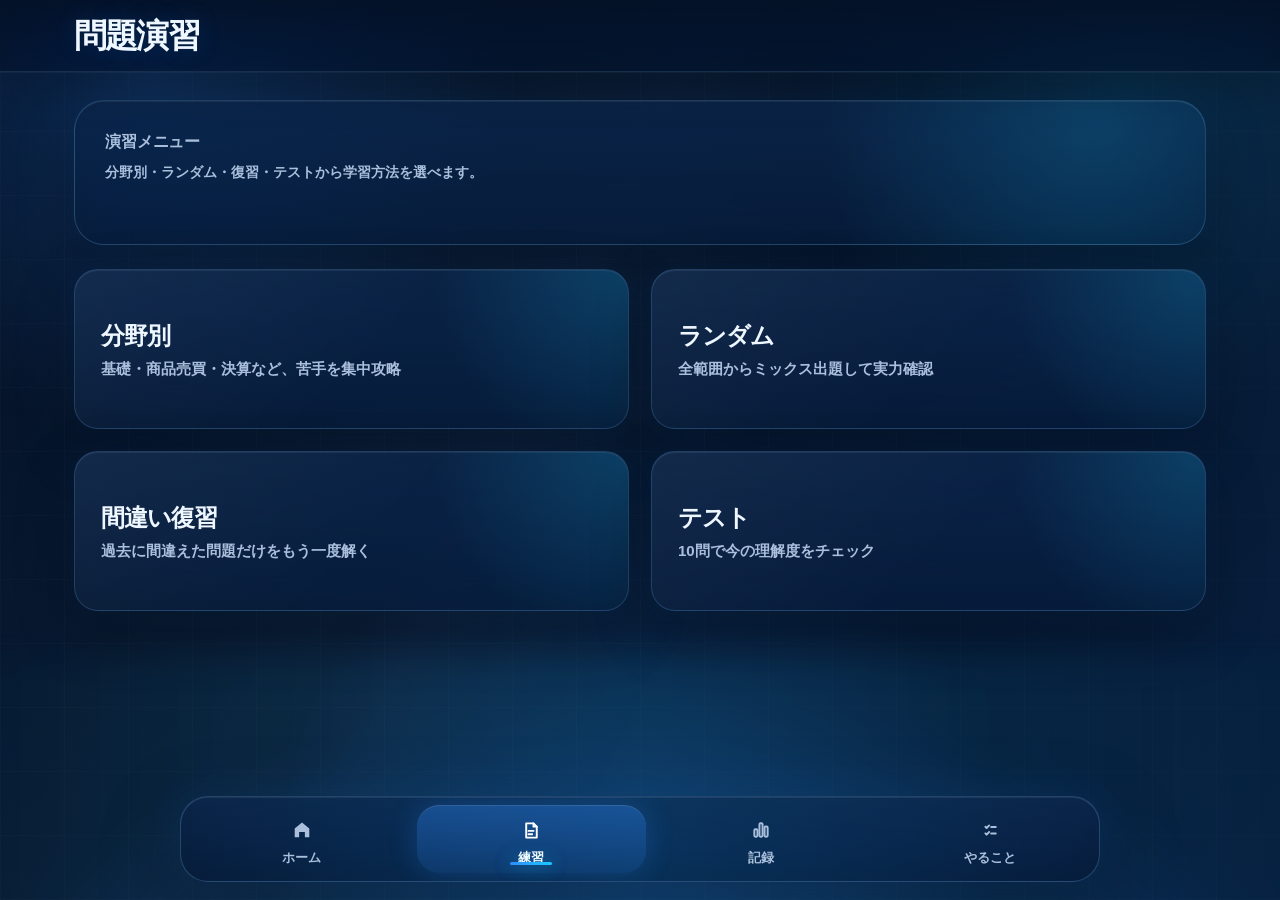
==== commit e0b14592: "Add files via upload" ====
--- a/practice.html
+++ b/practice.html
@@ -3,9 +3,9 @@
 <head>
   <meta charset="UTF-8">
   <meta name="viewport" content="width=device-width, initial-scale=1.0">
-  <title>練習</title>
-
-  <link rel="stylesheet" href="style.css?v=20260427">
+  <title>問題演習 | 簿記マスターズ</title>
+
+  <link rel="stylesheet" href="style.css?v=20260429">
 
   <link rel="preconnect" href="https://fonts.googleapis.com">
   <link rel="preconnect" href="https://fonts.gstatic.com" crossorigin>
@@ -24,54 +24,76 @@
 
   <div class="container">
 
+    <div class="card main-progress-card">
+      <div class="main-progress-head">
+        <div>
+          <h3>演習メニュー</h3>
+          <p class="sub-text">
+            分野別・ランダム・復習・テストから学習方法を選べます。
+          </p>
+        </div>
+      </div>
+    </div>
+
     <div class="mode-grid" id="modeSelect">
+
       <button class="mode-btn" onclick="startMode('category')">
         <div class="mode-title">分野別</div>
-        <div class="mode-desc">苦手を集中攻略</div>
+        <div class="mode-desc">基礎・商品売買・決算など、苦手を集中攻略</div>
       </button>
 
       <button class="mode-btn" onclick="startMode('random', 'easy')">
         <div class="mode-title">ランダム</div>
-        <div class="mode-desc">全範囲ミックス</div>
+        <div class="mode-desc">全範囲からミックス出題して実力確認</div>
       </button>
 
       <button class="mode-btn" onclick="startMode('mistake')">
         <div class="mode-title">間違い復習</div>
-        <div class="mode-desc">ミスだけ復習</div>
+        <div class="mode-desc">過去に間違えた問題だけをもう一度解く</div>
       </button>
 
       <button class="mode-btn" onclick="startMode('test')">
         <div class="mode-title">テスト</div>
-        <div class="mode-desc">10問で実力確認</div>
-      </button>
+        <div class="mode-desc">10問で今の理解度をチェック</div>
+      </button>
+
     </div>
 
     <div id="categorySelect" class="category-select" style="display:none;">
-      <div class="section-head">
-        <h3>分野を選択</h3>
-        <p>進捗を見ながら解きたい分野を選べます</p>
+      <div class="card main-progress-card">
+        <div class="main-progress-head">
+          <div>
+            <h3>分野を選択</h3>
+            <p class="sub-text">
+              進捗を見ながら、今解きたい分野を選んでください。
+            </p>
+          </div>
+        </div>
       </div>
 
       <div id="categoryCards" class="category-card-grid"></div>
 
       <div class="section-actions">
-        <button class="secondary-btn" onclick="backToMenu()">戻る</button>
+        <button class="secondary-btn" onclick="backToMenu()">メニューに戻る</button>
       </div>
     </div>
 
     <div id="quizArea" style="display:none;">
-      <div class="quiz-topbar">
-        <div>
-          <div class="quiz-mode-label" id="quizModeLabel">分野別</div>
-          <div class="quiz-category-label" id="quizCategoryLabel">基礎</div>
-        </div>
-
-        <div class="quiz-count" id="quizCount">1 / 10</div>
-      </div>
-
-      <div class="progress-wrap">
-        <div class="progress-bar large">
-          <div id="quizProgressFill"></div>
+
+      <div class="card">
+        <div class="quiz-topbar">
+          <div>
+            <div class="quiz-mode-label" id="quizModeLabel">分野別</div>
+            <div class="quiz-category-label" id="quizCategoryLabel">基礎</div>
+          </div>
+
+          <div class="quiz-count" id="quizCount">1 / 10</div>
+        </div>
+
+        <div class="progress-wrap">
+          <div class="progress-bar large">
+            <div id="quizProgressFill"></div>
+          </div>
         </div>
       </div>
 
@@ -80,25 +102,34 @@
       </div>
 
       <div id="choices" class="choices"></div>
+
       <div id="result" class="result-box"></div>
 
       <div class="actions">
         <button onclick="nextQuestion()">次へ</button>
         <button onclick="backToMenu()" class="secondary-btn">戻る</button>
       </div>
+
     </div>
 
     <div id="resultScreen" class="result-screen" style="display:none;">
+
       <div class="result-hero-card">
+
         <div class="result-badge">RESULT</div>
+
         <h2>演習完了</h2>
-        <p id="resultSummaryText">おつかれさまでした</p>
+
+        <p id="resultSummaryText">
+          おつかれさまでした
+        </p>
 
         <div class="result-score-circle">
           <span id="resultAccuracy">0%</span>
         </div>
 
         <div class="result-stats">
+
           <div class="result-stat">
             <div class="result-stat-label">正答数</div>
             <div class="result-stat-value" id="correctCountText">0 / 0</div>
@@ -108,6 +139,7 @@
             <div class="result-stat-label">分野</div>
             <div class="result-stat-value" id="resultCategoryText">基礎</div>
           </div>
+
         </div>
 
         <div class="result-progress-block">
@@ -129,72 +161,75 @@
         <div class="review-list-wrap">
           <div class="review-list-head">
             <h3>回答の振り返り</h3>
-            <p>自分の回答と正解、理由をまとめて確認できます</p>
+            <p>
+              自分の回答・正解・理由をまとめて確認できます。
+            </p>
           </div>
 
           <div id="reviewList" class="review-list"></div>
         </div>
-      </div>
+
+      </div>
+
     </div>
 
   </div>
 
   <div class="nav">
-  <a href="index.html" class="nav-link" data-page="index.html" aria-label="ホーム">
-    <span class="nav-icon-box">
-      <svg class="nav-icon nav-icon-home" viewBox="0 0 24 24" aria-hidden="true">
-        <path d="M4.4 10.4L12 4.1L19.6 10.4V19.6H15V14.2H9V19.6H4.4V10.4Z"></path>
-      </svg>
-    </span>
-    <span class="nav-label">ホーム</span>
-  </a>
-
-  <a href="practice.html" class="nav-link" data-page="practice.html" aria-label="練習">
-    <span class="nav-icon-box">
-      <svg class="nav-icon nav-icon-practice" viewBox="0 0 24 24" aria-hidden="true">
-        <path d="M7 4.6H14.6L18 8V19.4H7V4.6Z"></path>
-        <path d="M14.6 4.6V8H18"></path>
-        <path d="M9.4 12.4H14.6"></path>
-        <path d="M9.4 15.9H13.2"></path>
-      </svg>
-    </span>
-    <span class="nav-label">練習</span>
-  </a>
-
-  <a href="record.html" class="nav-link" data-page="record.html" aria-label="記録">
-    <span class="nav-icon-box">
-      <svg class="nav-icon nav-icon-record" viewBox="0 0 24 24" aria-hidden="true">
-        <rect x="5.2" y="11.2" width="3.2" height="7.6" rx="1.2"></rect>
-        <rect x="10.4" y="5.2" width="3.2" height="13.6" rx="1.2"></rect>
-        <rect x="15.6" y="8.4" width="3.2" height="10.4" rx="1.2"></rect>
-      </svg>
-    </span>
-    <span class="nav-label">記録</span>
-  </a>
-
-  <a href="tasks.html" class="nav-link" data-page="tasks.html" aria-label="やること">
-    <span class="nav-icon-box">
-      <svg class="nav-icon nav-icon-tasks" viewBox="0 0 24 24" aria-hidden="true">
-        <path d="M7.2 8.1L8.5 9.4L11.1 6.7"></path>
-        <path d="M13.2 8.3H18"></path>
-        <path d="M7.2 15L8.5 16.3L11.1 13.6"></path>
-        <path d="M13.2 15.2H18"></path>
-      </svg>
-    </span>
-    <span class="nav-label">やること</span>
-  </a>
-</div>
-
-<script>
-  document.addEventListener("DOMContentLoaded", () => {
-    const currentPage = location.pathname.split("/").pop() || "index.html";
-
-    document.querySelectorAll(".nav-link").forEach((link) => {
-      link.classList.toggle("active", link.dataset.page === currentPage);
+    <a href="index.html" class="nav-link" data-page="index.html" aria-label="ホーム">
+      <span class="nav-icon-box">
+        <svg class="nav-icon nav-icon-home" viewBox="0 0 24 24" aria-hidden="true">
+          <path d="M4.4 10.4L12 4.1L19.6 10.4V19.6H15V14.2H9V19.6H4.4V10.4Z"></path>
+        </svg>
+      </span>
+      <span class="nav-label">ホーム</span>
+    </a>
+
+    <a href="practice.html" class="nav-link" data-page="practice.html" aria-label="練習">
+      <span class="nav-icon-box">
+        <svg class="nav-icon nav-icon-practice" viewBox="0 0 24 24" aria-hidden="true">
+          <path d="M7 4.6H14.6L18 8V19.4H7V4.6Z"></path>
+          <path d="M14.6 4.6V8H18"></path>
+          <path d="M9.4 12.4H14.6"></path>
+          <path d="M9.4 15.9H13.2"></path>
+        </svg>
+      </span>
+      <span class="nav-label">練習</span>
+    </a>
+
+    <a href="record.html" class="nav-link" data-page="record.html" aria-label="記録">
+      <span class="nav-icon-box">
+        <svg class="nav-icon nav-icon-record" viewBox="0 0 24 24" aria-hidden="true">
+          <rect x="5.2" y="11.2" width="3.2" height="7.6" rx="1.2"></rect>
+          <rect x="10.4" y="5.2" width="3.2" height="13.6" rx="1.2"></rect>
+          <rect x="15.6" y="8.4" width="3.2" height="10.4" rx="1.2"></rect>
+        </svg>
+      </span>
+      <span class="nav-label">記録</span>
+    </a>
+
+    <a href="tasks.html" class="nav-link" data-page="tasks.html" aria-label="やること">
+      <span class="nav-icon-box">
+        <svg class="nav-icon nav-icon-tasks" viewBox="0 0 24 24" aria-hidden="true">
+          <path d="M7.2 8.1L8.5 9.4L11.1 6.7"></path>
+          <path d="M13.2 8.3H18"></path>
+          <path d="M7.2 15L8.5 16.3L11.1 13.6"></path>
+          <path d="M13.2 15.2H18"></path>
+        </svg>
+      </span>
+      <span class="nav-label">やること</span>
+    </a>
+  </div>
+
+  <script>
+    document.addEventListener("DOMContentLoaded", () => {
+      const currentPage = location.pathname.split("/").pop() || "index.html";
+
+      document.querySelectorAll(".nav-link").forEach((link) => {
+        link.classList.toggle("active", link.dataset.page === currentPage);
+      });
     });
-  });
-</script>
-
+  </script>
 
   <script src="questions.js"></script>
   <script src="app.js"></script>
--- a/style.css
+++ b/style.css
@@ -1,29 +1,61 @@
-/* =====================
-   Base
+/* =========================================================
+   Boki Masters - style.css 完全版
+   Neon Blue / Adult Study App Design
+========================================================= */
+
+/* =====================
+   Base Variables
 ===================== */
 :root {
-  --bg: #f3f7fb;
-  --bg-2: #eaf1f8;
-  --text: #0f172a;
-  --text-soft: #64748b;
-  --text-faint: #94a3b8;
-
-  --primary: #2563eb;
-  --primary-2: #3b82f6;
-  --primary-3: #60a5fa;
-
-  --success-text: #166534;
-  --danger-text: #991b1b;
-
-  --shadow-sm: 0 10px 24px rgba(15, 23, 42, 0.04);
-  --shadow-md: 0 18px 45px rgba(15, 23, 42, 0.08);
-  --shadow-lg: 0 24px 60px rgba(37, 99, 235, 0.14);
+  --bg: #06152b;
+  --bg-2: #071b36;
+  --bg-3: #0b2446;
+
+  --surface: rgba(10, 31, 61, 0.72);
+  --surface-2: rgba(12, 37, 72, 0.82);
+  --surface-3: rgba(255, 255, 255, 0.06);
+
+  --line: rgba(125, 190, 255, 0.22);
+  --line-strong: rgba(125, 190, 255, 0.42);
+
+  --text: #eef6ff;
+  --text-soft: #a9bfdc;
+  --text-faint: #6f89aa;
+
+  --primary: #2f8cff;
+  --primary-2: #18c8ff;
+  --primary-3: #7dd3fc;
+
+  --accent: #f6b74b;
+  --accent-2: #ff7a45;
+
+  --success: #35e6a8;
+  --warning: #f6b74b;
+  --danger: #ff5c7a;
+
+  --success-text: #86ffd5;
+  --danger-text: #ff8fa3;
+
+  --shadow-sm: 0 10px 28px rgba(0, 0, 0, 0.22);
+  --shadow-md: 0 18px 48px rgba(0, 0, 0, 0.28);
+  --shadow-lg: 0 28px 80px rgba(0, 0, 0, 0.38);
+
+  --glow-blue:
+    0 0 18px rgba(47, 140, 255, 0.34),
+    0 0 42px rgba(24, 200, 255, 0.16);
+
+  --glow-orange:
+    0 0 18px rgba(246, 183, 75, 0.28),
+    0 0 44px rgba(255, 122, 69, 0.14);
 
   --radius-sm: 14px;
   --radius-md: 20px;
   --radius-lg: 28px;
 }
 
+/* =====================
+   Reset
+===================== */
 * {
   box-sizing: border-box;
 }
@@ -36,13 +68,56 @@
 
 body {
   margin: 0;
+  min-height: 100vh;
   font-family: "Inter", -apple-system, BlinkMacSystemFont, "Segoe UI", Roboto, sans-serif;
   color: var(--text);
-  background:
-    radial-gradient(circle at top left, rgba(96, 165, 250, 0.16), transparent 24%),
-    radial-gradient(circle at top right, rgba(37, 99, 235, 0.10), transparent 20%),
-    linear-gradient(180deg, var(--bg) 0%, var(--bg-2) 100%);
   padding-bottom: 132px;
+  background:
+    radial-gradient(circle at 12% 8%, rgba(47, 140, 255, 0.22), transparent 26%),
+    radial-gradient(circle at 88% 10%, rgba(24, 200, 255, 0.12), transparent 24%),
+    radial-gradient(circle at 50% 94%, rgba(47, 140, 255, 0.16), transparent 34%),
+    linear-gradient(135deg, #041024 0%, #06172e 44%, #071f3f 100%);
+  overflow-x: hidden;
+}
+
+body::before {
+  content: "";
+  position: fixed;
+  inset: 0;
+  pointer-events: none;
+  z-index: -2;
+  background:
+    linear-gradient(115deg, transparent 0%, rgba(125, 190, 255, 0.08) 42%, transparent 58%),
+    repeating-linear-gradient(
+      90deg,
+      rgba(255, 255, 255, 0.025) 0,
+      rgba(255, 255, 255, 0.025) 1px,
+      transparent 1px,
+      transparent 64px
+    ),
+    repeating-linear-gradient(
+      0deg,
+      rgba(255, 255, 255, 0.018) 0,
+      rgba(255, 255, 255, 0.018) 1px,
+      transparent 1px,
+      transparent 64px
+    );
+  opacity: 0.7;
+}
+
+body::after {
+  content: "";
+  position: fixed;
+  left: -12%;
+  right: -12%;
+  bottom: -18%;
+  height: 45vh;
+  pointer-events: none;
+  z-index: -1;
+  background:
+    radial-gradient(ellipse at 50% 100%, rgba(47, 140, 255, 0.30), transparent 62%),
+    linear-gradient(90deg, transparent, rgba(24, 200, 255, 0.10), transparent);
+  filter: blur(18px);
 }
 
 a {
@@ -54,11 +129,11 @@
 }
 
 ::-webkit-scrollbar-track {
-  background: transparent;
+  background: rgba(255, 255, 255, 0.02);
 }
 
 ::-webkit-scrollbar-thumb {
-  background: rgba(148, 163, 184, 0.28);
+  background: rgba(125, 190, 255, 0.24);
   border-radius: 999px;
 }
 
@@ -70,26 +145,25 @@
   position: sticky;
   top: 0;
   z-index: 120;
-  padding: 12px 0 10px;
-  background: linear-gradient(
-    180deg,
-    rgba(255,255,255,0.88) 0%,
-    rgba(255,255,255,0.76) 100%
-  );
-  backdrop-filter: blur(18px) saturate(180%);
-  -webkit-backdrop-filter: blur(18px) saturate(180%);
-  border-bottom: 1px solid rgba(255,255,255,0.78);
-  box-shadow: 0 1px 0 rgba(255,255,255,0.92);
+  padding: 14px 0 12px;
+  background:
+    linear-gradient(180deg, rgba(4, 16, 36, 0.88), rgba(4, 16, 36, 0.62));
+  backdrop-filter: blur(22px) saturate(160%);
+  -webkit-backdrop-filter: blur(22px) saturate(160%);
+  border-bottom: 1px solid rgba(125, 190, 255, 0.16);
+  box-shadow:
+    0 1px 0 rgba(255, 255, 255, 0.04),
+    0 18px 40px rgba(0, 0, 0, 0.18);
 }
 
 .header-inner,
 .compact-header-inner {
-  width: min(100%, 980px);
+  width: min(100%, 1180px);
   margin: 0 auto;
-  padding: 0 18px;
+  padding: 0 24px;
   display: flex;
   flex-direction: column;
-  gap: 10px;
+  gap: 14px;
 }
 
 .topbar-row {
@@ -107,10 +181,11 @@
 
 .page-title {
   margin: 0;
-  font-size: 22px;
-  font-weight: 900;
-  color: #334155;
-  letter-spacing: -0.03em;
+  font-size: clamp(24px, 2.6vw, 36px);
+  font-weight: 900;
+  color: var(--text);
+  letter-spacing: -0.055em;
+  text-shadow: 0 0 24px rgba(47, 140, 255, 0.16);
 }
 
 .logo,
@@ -132,42 +207,51 @@
   display: flex;
   gap: 10px;
   margin: 0;
+  padding: 5px;
+  border-radius: 999px;
+  background: rgba(255, 255, 255, 0.055);
+  border: 1px solid rgba(125, 190, 255, 0.18);
+  box-shadow:
+    inset 0 1px 0 rgba(255, 255, 255, 0.06),
+    0 12px 30px rgba(0, 0, 0, 0.18);
 }
 
 .level-switch button {
   min-height: 44px;
-  padding: 10px 16px;
+  padding: 10px 22px;
   border-radius: 999px;
-  border: 1px solid rgba(148, 163, 184, 0.18);
-  background: rgba(255,255,255,0.75);
-  color: #64748b;
+  border: 1px solid transparent;
+  background: transparent;
+  color: var(--text-soft);
   font-size: 14px;
-  font-weight: 800;
-  box-shadow: inset 0 1px 0 rgba(255,255,255,0.9);
+  font-weight: 900;
+  box-shadow: none;
 }
 
 .level-switch button.active {
-  background: linear-gradient(135deg, var(--primary), var(--primary-2));
+  background:
+    linear-gradient(180deg, rgba(47, 140, 255, 0.98), rgba(14, 92, 230, 0.92));
   color: #fff;
-  border-color: transparent;
-  box-shadow:
-    0 12px 28px rgba(37, 99, 235, 0.22),
-    inset 0 1px 0 rgba(255,255,255,0.18);
+  border-color: rgba(125, 190, 255, 0.40);
+  box-shadow:
+    0 0 0 1px rgba(255, 255, 255, 0.10) inset,
+    0 14px 34px rgba(47, 140, 255, 0.34),
+    0 0 30px rgba(24, 200, 255, 0.18);
 }
 
 /* =====================
    Layout
 ===================== */
 .container {
-  width: min(100%, 980px);
+  width: min(100%, 1180px);
   margin: 0 auto;
-  padding: 18px 18px 126px;
+  padding: 28px 24px 136px;
 }
 
 .grid {
   display: grid;
   grid-template-columns: 1fr 1fr;
-  gap: 18px;
+  gap: 22px;
 }
 
 /* =====================
@@ -179,48 +263,51 @@
 .category-progress-card,
 .result-hero-card {
   width: 100%;
-  background: linear-gradient(
-    180deg,
-    rgba(255,255,255,0.94) 0%,
-    rgba(255,255,255,0.84) 100%
-  );
-  border: 1px solid rgba(255,255,255,0.82);
-  box-shadow:
-    0 1px 0 rgba(255,255,255,0.95),
-    0 18px 48px rgba(15, 23, 42, 0.07),
-    inset 0 1px 0 rgba(255,255,255,0.92);
-  backdrop-filter: blur(18px) saturate(160%);
-  -webkit-backdrop-filter: blur(18px) saturate(160%);
+  background:
+    linear-gradient(180deg, rgba(12, 37, 72, 0.80), rgba(8, 27, 55, 0.68));
+  border: 1px solid rgba(125, 190, 255, 0.22);
+  box-shadow:
+    0 1px 0 rgba(255, 255, 255, 0.07) inset,
+    0 22px 58px rgba(0, 0, 0, 0.28),
+    0 0 34px rgba(47, 140, 255, 0.07);
+  backdrop-filter: blur(22px) saturate(150%);
+  -webkit-backdrop-filter: blur(22px) saturate(150%);
 }
 
 .card {
   border-radius: 24px;
-  padding: 20px;
-  transition: transform 0.22s ease, box-shadow 0.22s ease, border-color 0.22s ease;
+  padding: 24px;
+  transition:
+    transform 0.22s ease,
+    border-color 0.22s ease,
+    box-shadow 0.22s ease,
+    background 0.22s ease;
 }
 
 .card:hover {
-  transform: translateY(-4px);
-  box-shadow:
-    0 1px 0 rgba(255,255,255,0.95),
-    0 24px 60px rgba(15, 23, 42, 0.10),
-    0 10px 30px rgba(37, 99, 235, 0.07);
+  transform: translateY(-3px);
+  border-color: rgba(125, 190, 255, 0.34);
+  box-shadow:
+    0 1px 0 rgba(255, 255, 255, 0.08) inset,
+    0 26px 66px rgba(0, 0, 0, 0.34),
+    0 0 42px rgba(47, 140, 255, 0.11);
 }
 
 .card h3,
 .question-card h3 {
-  margin: 0 0 10px;
+  margin: 0 0 12px;
   font-size: 14px;
-  font-weight: 800;
+  font-weight: 900;
   letter-spacing: -0.01em;
-  color: var(--text-faint);
+  color: var(--text-soft);
 }
 
 .card-value {
   margin: 0;
-  font-size: 22px;
-  font-weight: 900;
-  color: var(--text);
+  font-size: 26px;
+  font-weight: 900;
+  color: var(--text);
+  letter-spacing: -0.05em;
 }
 
 .big-time {
@@ -232,44 +319,82 @@
 }
 
 .streak-card {
-  background:
-    radial-gradient(circle at top right, rgba(96, 165, 250, 0.18), transparent 32%),
-    linear-gradient(180deg, rgba(255,255,255,0.96), rgba(255,255,255,0.86));
+  position: relative;
+  overflow: hidden;
+  background:
+    radial-gradient(circle at 78% 24%, rgba(246, 183, 75, 0.24), transparent 28%),
+    linear-gradient(135deg, rgba(47, 140, 255, 0.98), rgba(14, 92, 230, 0.88));
+  border-color: rgba(125, 190, 255, 0.38);
+  box-shadow:
+    0 24px 70px rgba(47, 140, 255, 0.30),
+    0 0 46px rgba(24, 200, 255, 0.16),
+    inset 0 1px 0 rgba(255, 255, 255, 0.14);
+}
+
+.streak-card::before {
+  content: "";
+  position: absolute;
+  right: -46px;
+  top: -46px;
+  width: 180px;
+  height: 180px;
+  border-radius: 50%;
+  border: 1px solid rgba(255, 255, 255, 0.18);
+  box-shadow:
+    0 0 40px rgba(255, 255, 255, 0.08),
+    inset 0 0 40px rgba(255, 255, 255, 0.04);
+}
+
+.streak-card h3,
+.streak-card .record-small-label {
+  color: rgba(255, 255, 255, 0.72);
 }
 
 .streak-value {
+  position: relative;
+  z-index: 1;
   margin: 0;
-  font-size: 36px;
-  font-weight: 900;
-  letter-spacing: -0.04em;
-  color: var(--primary);
-}
-
+  font-size: 42px;
+  font-weight: 900;
+  letter-spacing: -0.055em;
+  color: #fff;
+  text-shadow:
+    0 0 24px rgba(255, 255, 255, 0.18),
+    0 0 34px rgba(24, 200, 255, 0.20);
+}
+
+/* =====================
+   Main Progress
+===================== */
 .main-progress-card {
-  margin-bottom: 22px;
-  padding: 26px 24px;
+  margin-bottom: 24px;
+  padding: 30px 30px;
+  border-radius: 30px;
+  background:
+    radial-gradient(circle at 90% 20%, rgba(24, 200, 255, 0.16), transparent 26%),
+    linear-gradient(180deg, rgba(12, 37, 72, 0.84), rgba(8, 27, 55, 0.72));
 }
 
 .main-progress-head {
   display: flex;
   justify-content: space-between;
   align-items: center;
-  gap: 16px;
-  margin-bottom: 14px;
+  gap: 18px;
+  margin-bottom: 18px;
 }
 
 .main-progress-head h3 {
   margin: 0;
   font-size: 16px;
-  font-weight: 800;
+  font-weight: 900;
   color: var(--text-soft);
 }
 
 .main-progress-value {
-  font-size: 20px;
-  font-weight: 900;
-  color: var(--text);
-  letter-spacing: -0.03em;
+  font-size: clamp(24px, 3.2vw, 42px);
+  font-weight: 900;
+  color: var(--text);
+  letter-spacing: -0.06em;
 }
 
 /* =====================
@@ -277,39 +402,46 @@
 ===================== */
 .inline-form {
   display: flex;
-  gap: 10px;
+  gap: 12px;
   align-items: center;
   flex-wrap: wrap;
 }
 
 input[type="text"],
 input[type="date"],
-input[type="number"] {
-  min-height: 46px;
+input[type="number"],
+select {
+  min-height: 48px;
   padding: 12px 14px;
   border-radius: 14px;
-  border: 1px solid rgba(148, 163, 184, 0.22);
-  background: rgba(255,255,255,0.82);
-  color: var(--text);
-  box-shadow:
-    inset 0 1px 0 rgba(255,255,255,0.88),
-    0 6px 18px rgba(15, 23, 42, 0.03);
+  border: 1px solid rgba(125, 190, 255, 0.22);
+  background: rgba(3, 14, 31, 0.46);
+  color: var(--text);
+  box-shadow:
+    inset 0 1px 0 rgba(255, 255, 255, 0.05),
+    0 10px 24px rgba(0, 0, 0, 0.16);
   font-size: 14px;
-  font-weight: 600;
-  transition: border-color 0.18s ease, box-shadow 0.18s ease, transform 0.18s ease;
+  font-weight: 700;
+  transition:
+    border-color 0.18s ease,
+    box-shadow 0.18s ease,
+    transform 0.18s ease,
+    background 0.18s ease;
 }
 
 input::placeholder {
   color: var(--text-faint);
 }
 
-input:focus {
+input:focus,
+select:focus {
   outline: none;
-  border-color: rgba(59, 130, 246, 0.42);
-  box-shadow:
-    0 0 0 4px rgba(59, 130, 246, 0.10),
-    inset 0 1px 0 rgba(255,255,255,0.88),
-    0 10px 20px rgba(37, 99, 235, 0.06);
+  border-color: rgba(24, 200, 255, 0.52);
+  background: rgba(5, 19, 40, 0.70);
+  box-shadow:
+    0 0 0 4px rgba(24, 200, 255, 0.10),
+    0 0 30px rgba(47, 140, 255, 0.12),
+    inset 0 1px 0 rgba(255, 255, 255, 0.08);
   transform: translateY(-1px);
 }
 
@@ -317,25 +449,32 @@
    Buttons
 ===================== */
 button {
-  min-height: 44px;
-  padding: 11px 16px;
+  min-height: 46px;
+  padding: 12px 18px;
   border-radius: 14px;
-  border: 1px solid transparent;
-  background: linear-gradient(135deg, var(--primary), var(--primary-2));
+  border: 1px solid rgba(125, 190, 255, 0.28);
+  background:
+    linear-gradient(180deg, rgba(47, 140, 255, 0.98), rgba(14, 92, 230, 0.92));
   color: #fff;
-  font-weight: 800;
+  font-weight: 900;
   cursor: pointer;
   box-shadow:
-    0 12px 26px rgba(37, 99, 235, 0.20),
-    inset 0 1px 0 rgba(255,255,255,0.18);
-  transition: transform 0.18s ease, box-shadow 0.18s ease, filter 0.18s ease;
+    0 14px 34px rgba(47, 140, 255, 0.26),
+    0 0 22px rgba(24, 200, 255, 0.12),
+    inset 0 1px 0 rgba(255, 255, 255, 0.16);
+  transition:
+    transform 0.18s ease,
+    box-shadow 0.18s ease,
+    filter 0.18s ease,
+    background 0.18s ease;
 }
 
 button:hover {
   transform: translateY(-2px);
   box-shadow:
-    0 16px 34px rgba(37, 99, 235, 0.24),
-    inset 0 1px 0 rgba(255,255,255,0.2);
+    0 18px 42px rgba(47, 140, 255, 0.34),
+    0 0 30px rgba(24, 200, 255, 0.18),
+    inset 0 1px 0 rgba(255, 255, 255, 0.18);
 }
 
 button:active {
@@ -343,37 +482,12 @@
 }
 
 .secondary-btn {
-  background: linear-gradient(180deg, #ffffff, #f8fafc);
+  background: rgba(255, 255, 255, 0.055);
   color: var(--text-soft);
-  border: 1px solid rgba(148, 163, 184, 0.20);
-  box-shadow:
-    0 10px 22px rgba(15, 23, 42, 0.06),
-    inset 0 1px 0 rgba(255,255,255,0.95);
-}
-
-/* =====================
-   Timer
-===================== */
-.timer-card {
-  margin-bottom: 16px;
-}
-
-#timer {
-  margin: 8px 0 16px;
-  font-size: clamp(44px, 9vw, 68px);
-  font-weight: 900;
-  letter-spacing: -0.06em;
-  text-align: center;
-}
-
-.timer-buttons {
-  display: flex;
-  gap: 10px;
-  flex-wrap: wrap;
-}
-
-.timer-buttons button {
-  flex: 1 1 150px;
+  border: 1px solid rgba(125, 190, 255, 0.20);
+  box-shadow:
+    0 12px 26px rgba(0, 0, 0, 0.18),
+    inset 0 1px 0 rgba(255, 255, 255, 0.06);
 }
 
 /* =====================
@@ -382,10 +496,12 @@
 .progress-bar {
   width: 100%;
   height: 12px;
-  background: rgba(226, 232, 240, 0.9);
+  background: rgba(255, 255, 255, 0.08);
   border-radius: 999px;
   overflow: hidden;
-  box-shadow: inset 0 2px 6px rgba(15, 23, 42, 0.05);
+  box-shadow:
+    inset 0 2px 8px rgba(0, 0, 0, 0.22),
+    0 0 0 1px rgba(125, 190, 255, 0.08);
 }
 
 .progress-bar.large {
@@ -400,1077 +516,55 @@
   height: 100%;
   width: 0%;
   border-radius: 999px;
-  background: linear-gradient(90deg, #1d4ed8 0%, #2563eb 55%, #60a5fa 100%);
-  box-shadow:
-    0 6px 18px rgba(37, 99, 235, 0.24),
-    inset 0 1px 0 rgba(255,255,255,0.26);
-  transition: width 0.4s ease;
+  background:
+    linear-gradient(90deg, var(--primary) 0%, var(--primary-2) 100%);
+  box-shadow:
+    0 0 18px rgba(24, 200, 255, 0.34),
+    inset 0 1px 0 rgba(255, 255, 255, 0.32);
+  transition: width 0.4s ease, background 0.3s ease;
+}
+
+/* 状態別カラー。JSでclassを付けた時に使える */
+.progress-danger #progressFill,
+.progress-danger #todayGoalFill,
+#progressFill.danger,
+#todayGoalFill.danger {
+  background: linear-gradient(90deg, #ff456a, #ff8a45);
+}
+
+.progress-warning #progressFill,
+.progress-warning #todayGoalFill,
+#progressFill.warning,
+#todayGoalFill.warning {
+  background: linear-gradient(90deg, #f6b74b, #ffdf7e);
+}
+
+.progress-good #progressFill,
+.progress-good #todayGoalFill,
+#progressFill.good,
+#todayGoalFill.good {
+  background: linear-gradient(90deg, #2f8cff, #18c8ff);
+}
+
+.progress-success #progressFill,
+.progress-success #todayGoalFill,
+#progressFill.success,
+#todayGoalFill.success {
+  background: linear-gradient(90deg, #25d690, #86ffd5);
 }
 
 /* =====================
    Bottom Nav
 ===================== */
-.nav {
-  position: fixed;
-  left: 50%;
-  bottom: 12px;
-  transform: translateX(-50%);
-  width: calc(100% - 20px);
-  max-width: 760px;
-  height: 92px;
-  display: grid;
-  grid-template-columns: repeat(4, minmax(0, 1fr));
-  align-items: stretch;
-  gap: 0;
-  padding: 0;
-  border-radius: 26px;
-  background: rgba(255,255,255,0.88);
-  border: 1px solid rgba(255,255,255,0.82);
-  box-shadow:
-    0 24px 60px rgba(15, 23, 42, 0.12),
-    inset 0 1px 0 rgba(255,255,255,0.95);
-  backdrop-filter: blur(20px) saturate(180%);
-  -webkit-backdrop-filter: blur(20px) saturate(180%);
-  overflow: hidden;
-  z-index: 1000;
-}
-
-.nav a {
-  position: relative;
-  min-width: 0;
-  margin: 8px 6px;
-  padding: 12px 0 10px;
-  border-radius: 18px;
-  text-decoration: none;
-  color: #8b98aa;
-  display: flex;
-  flex-direction: column;
-  align-items: center;
-  justify-content: center;
-  gap: 7px;
-  font-size: 13px;
-  font-weight: 800;
-  line-height: 1;
-  transition: background 0.2s ease, color 0.2s ease;
-}
-
-.nav a:hover {
-  color: var(--primary);
-  background: rgba(37, 99, 235, 0.06);
-}
-
-.nav a.active {
-  color: var(--primary);
-  background: rgba(37, 99, 235, 0.08);
-}
-
-.nav a::before {
-  content: "";
-  position: absolute;
-  top: 9px;
-  left: 50%;
-  transform: translateX(-50%) scaleX(0);
-  width: 28px;
-  height: 4px;
-  border-radius: 999px;
-  background: linear-gradient(90deg, var(--primary), var(--primary-3));
-  box-shadow: 0 6px 16px rgba(37, 99, 235, 0.26);
-  transition: transform 0.2s ease;
-}
-
-.nav a.active::before {
-  transform: translateX(-50%) scaleX(1);
-}
-
-.nav a svg {
-  width: 24px;
-  height: 24px;
-  display: block;
-  color: currentColor;
-  flex: 0 0 24px;
-  margin: 0;
-  padding: 0;
-  overflow: visible;
-}
-
-.nav a svg path,
-.nav a svg rect,
-.nav a svg circle,
-.nav a svg line,
-.nav a svg polyline {
-  fill: none;
-  stroke: currentColor;
-  stroke-width: 2;
-  stroke-linecap: round;
-  stroke-linejoin: round;
-}
-
-.nav a:nth-child(1) svg path {
-  fill: currentColor;
-  stroke: none;
-}
-
-.nav a:nth-child(2) svg path {
-  fill: none;
-  stroke: currentColor;
-  stroke-width: 1.8;
-}
-
-.nav a:nth-child(3) svg path {
-  fill: none;
-  stroke: currentColor;
-  stroke-width: 2.3;
-}
-
-.nav a:nth-child(4) svg path {
-  fill: none;
-  stroke: currentColor;
-  stroke-width: 2;
-}
-
-.nav a span {
-  display: block;
-  width: 100%;
-  text-align: center;
-  color: currentColor;
-  line-height: 1;
-  font-size: 13px;
-  font-weight: 800;
-  white-space: nowrap;
-}
-
-/* =====================
-   Practice
-===================== */
-.mode-grid {
-  display: grid;
-  grid-template-columns: 1fr 1fr;
-  gap: 18px;
-}
-
-.mode-btn {
-  position: relative;
-  overflow: hidden;
-  min-height: 150px;
-  border-radius: 24px;
-  padding: 22px;
-  text-align: left;
-  color: var(--text);
-}
-
-.mode-btn::before {
-  content: "";
-  position: absolute;
-  inset: 0;
-  background: radial-gradient(circle at top right, rgba(96, 165, 250, 0.14), transparent 34%);
-  pointer-events: none;
-}
-
-.mode-btn:hover {
-  transform: translateY(-5px);
-}
-
-.mode-title {
-  position: relative;
-  z-index: 1;
-  font-size: 22px;
-  font-weight: 900;
-  letter-spacing: -0.03em;
-  margin-bottom: 6px;
-  color: var(--text);
-}
-
-.mode-desc {
-  position: relative;
-  z-index: 1;
-  font-size: 16px;
-  color: var(--text-soft);
-  font-weight: 600;
-}
-
-.section-head h3 {
-  margin: 0 0 6px;
-  font-size: 24px;
-  font-weight: 900;
-  color: var(--text);
-}
-
-.section-head p {
-  margin: 0 0 18px;
-  color: var(--text-soft);
-  font-size: 15px;
-}
-
-.category-card-grid {
-  display: grid;
-  grid-template-columns: 1fr 1fr;
-  gap: 18px;
-}
-
-.category-progress-card {
-  border-radius: 24px;
-  padding: 20px;
-  cursor: pointer;
-  transition: transform 0.2s ease, box-shadow 0.2s ease;
-}
-
-.category-progress-card:hover {
-  transform: translateY(-4px);
-  box-shadow: 0 22px 48px rgba(15, 23, 42, 0.10);
-}
-
-.category-progress-title {
-  font-size: 22px;
-  font-weight: 900;
-  color: var(--text);
-  margin-bottom: 6px;
-}
-
-.category-progress-sub {
-  font-size: 14px;
-  color: var(--text-soft);
-  margin-bottom: 14px;
-}
-
-.category-progress-meta {
-  display: flex;
-  justify-content: space-between;
-  align-items: center;
-  margin-bottom: 10px;
-  font-size: 13px;
-  color: var(--text-soft);
-  font-weight: 700;
-}
-
-.section-actions {
-  margin-top: 18px;
-}
-
-.quiz-topbar {
-  display: flex;
-  justify-content: space-between;
-  align-items: flex-end;
-  gap: 12px;
-  margin-bottom: 14px;
-}
-
-.quiz-mode-label {
-  font-size: 12px;
-  font-weight: 800;
-  letter-spacing: 0.06em;
-  color: var(--text-faint);
-  text-transform: uppercase;
-}
-
-.quiz-category-label {
-  font-size: 20px;
-  font-weight: 800;
-  color: var(--text);
-  margin-top: 4px;
-}
-
-.quiz-count {
-  font-size: 14px;
-  font-weight: 800;
-  color: var(--primary);
-  background: rgba(37, 99, 235, 0.08);
-  padding: 8px 12px;
-  border-radius: 999px;
-}
-
-.progress-wrap {
-  margin-bottom: 18px;
-}
-
-.question-card {
-  border-radius: 24px;
-  padding: 24px;
-  margin-bottom: 18px;
-}
-
-.choices {
-  display: flex;
-  flex-direction: column;
-  gap: 12px;
-}
-
-.choices button {
-  width: 100%;
-  min-height: 58px;
-  text-align: left;
-  justify-content: flex-start;
-  padding: 16px 18px;
-  border-radius: 18px;
-  background: linear-gradient(180deg, rgba(255,255,255,0.96), rgba(255,255,255,0.88));
-  color: var(--text);
-  border: 1px solid rgba(148, 163, 184, 0.18);
-  box-shadow:
-    0 10px 22px rgba(15, 23, 42, 0.04),
-    inset 0 1px 0 rgba(255,255,255,0.95);
-  font-size: 15px;
-  font-weight: 700;
-}
-
-.choices button:hover {
-  background: linear-gradient(180deg, #ffffff, #f8fbff);
-  border-color: rgba(59, 130, 246, 0.24);
-}
-
-.correct {
-  background: linear-gradient(180deg, #ecfdf5, #dcfce7) !important;
-  border: 1px solid rgba(34, 197, 94, 0.35) !important;
-  color: var(--success-text) !important;
-  box-shadow:
-    0 12px 24px rgba(34, 197, 94, 0.10),
-    inset 0 1px 0 rgba(255,255,255,0.72) !important;
-}
-
-.wrong {
-  background: linear-gradient(180deg, #fff5f5, #fee2e2) !important;
-  border: 1px solid rgba(239, 68, 68, 0.28) !important;
-  color: var(--danger-text) !important;
-  box-shadow:
-    0 12px 24px rgba(239, 68, 68, 0.08),
-    inset 0 1px 0 rgba(255,255,255,0.72) !important;
-}
-
-.result-box {
-  min-height: 34px;
-  margin-top: 14px;
-  font-size: 16px;
-  font-weight: 800;
-  letter-spacing: -0.02em;
-}
-
-.actions {
-  display: flex;
-  gap: 12px;
-  margin-top: 16px;
-}
-
-.result-screen {
-  margin-top: 8px;
-}
-
-.result-hero-card {
-  border-radius: 28px;
-  padding: 28px 24px;
-  text-align: center;
-  box-shadow: 0 24px 60px rgba(15, 23, 42, 0.08);
-}
-
-.result-badge {
-  display: inline-block;
-  padding: 6px 12px;
-  border-radius: 999px;
-  background: rgba(37, 99, 235, 0.08);
-  color: var(--primary);
-  font-size: 12px;
-  font-weight: 800;
-  letter-spacing: 0.08em;
-  margin-bottom: 14px;
-}
-
-.result-hero-card h2 {
-  margin: 0;
-  font-size: 32px;
-  font-weight: 900;
-  letter-spacing: -0.04em;
-}
-
-.result-hero-card p {
-  margin: 10px 0 0;
-  color: var(--text-soft);
-  font-size: 15px;
-}
-
-.result-score-circle {
-  width: 140px;
-  height: 140px;
-  margin: 24px auto 22px;
-  border-radius: 50%;
-  display: flex;
-  align-items: center;
-  justify-content: center;
-  background:
-    radial-gradient(circle at center, white 48%, transparent 49%),
-    conic-gradient(var(--primary) var(--score-angle, 0%), #e2e8f0 0);
-  box-shadow: 0 16px 34px rgba(37, 99, 235, 0.14);
-}
-
-.result-score-circle span {
-  font-size: 28px;
-  font-weight: 900;
-}
-
-.result-stats {
-  display: grid;
-  grid-template-columns: 1fr 1fr;
-  gap: 14px;
-  margin-top: 6px;
-}
-
-.result-stat {
-  background: #f8fbff;
-  border: 1px solid #e5edf8;
-  border-radius: 20px;
-  padding: 16px;
-  text-align: left;
-}
-
-.result-stat-label {
-  font-size: 12px;
-  color: var(--text-faint);
-  font-weight: 800;
-  letter-spacing: 0.04em;
-  text-transform: uppercase;
-  margin-bottom: 8px;
-}
-
-.result-stat-value {
-  font-size: 22px;
-  font-weight: 900;
-  color: var(--text);
-}
-
-.result-progress-block {
-  margin-top: 22px;
-  text-align: left;
-}
-
-.result-progress-head {
-  display: flex;
-  justify-content: space-between;
-  align-items: center;
-  margin-bottom: 10px;
-  color: var(--text-soft);
-  font-weight: 700;
-  font-size: 14px;
-}
-
-/* =====================
-   Review
-===================== */
-.review-list-wrap {
-  margin-top: 28px;
-  text-align: left;
-}
-
-.review-list-head h3 {
-  margin: 0 0 6px;
-  font-size: 20px;
-  font-weight: 800;
-  color: var(--text);
-}
-
-.review-list-head p {
-  margin: 0 0 16px;
-  font-size: 14px;
-  color: var(--text-soft);
-}
-
-.review-list {
-  display: flex;
-  flex-direction: column;
-  gap: 14px;
-}
-
-.review-card {
-  background: linear-gradient(180deg, rgba(255,255,255,0.98), rgba(248,250,252,0.96));
-  border: 1px solid #e5e7eb;
-  border-radius: 22px;
-  padding: 18px;
-  box-shadow: 0 10px 26px rgba(15, 23, 42, 0.05);
-}
-
-.review-card.correct-review {
-  border-color: rgba(34, 197, 94, 0.24);
-  background: linear-gradient(180deg, #f7fff9, #f0fdf4);
-}
-
-.review-card.wrong-review {
-  border-color: rgba(239, 68, 68, 0.24);
-  background: linear-gradient(180deg, #fffafa, #fef2f2);
-}
-
-.review-top {
-  display: flex;
-  justify-content: space-between;
-  align-items: flex-start;
-  gap: 12px;
-  margin-bottom: 12px;
-}
-
-.review-question {
-  font-size: 17px;
-  font-weight: 800;
-  line-height: 1.5;
-  color: var(--text);
-}
-
-.review-badge {
-  flex-shrink: 0;
-  padding: 6px 10px;
-  border-radius: 999px;
-  font-size: 12px;
-  font-weight: 800;
-  letter-spacing: 0.04em;
-}
-
-.review-badge.correct-badge {
-  background: rgba(34, 197, 94, 0.12);
-  color: #166534;
-}
-
-.review-badge.wrong-badge {
-  background: rgba(239, 68, 68, 0.12);
-  color: #991b1b;
-}
-
-.review-answer-block {
-  display: grid;
-  gap: 10px;
-}
-
-.review-answer-row {
-  padding: 12px 14px;
-  border-radius: 16px;
-  font-size: 14px;
-  line-height: 1.6;
-  background: rgba(255,255,255,0.75);
-  border: 1px solid rgba(148, 163, 184, 0.14);
-}
-
-.review-answer-row strong {
-  display: inline-block;
-  min-width: 90px;
-  color: var(--text-soft);
-}
-
-.review-user-answer {
-  border-left: 4px solid #94a3b8;
-}
-
-.review-correct-answer {
-  border-left: 4px solid var(--primary);
-}
-
-.review-explanation {
-  border-left: 4px solid #14b8a6;
-}
-
-.review-explanation-text {
-  color: #334155;
-  font-weight: 500;
-}
-
-/* =====================
-   Todo / Tasks
-===================== */
-.todo-list {
-  list-style: none;
-  padding: 0;
-  margin: 16px 0 0;
-}
-
-.todo-list li {
-  display: flex;
-  align-items: center;
-  justify-content: space-between;
-  gap: 10px;
-  padding: 14px;
-  border-radius: 18px;
-  border: 1px solid rgba(148, 163, 184, 0.16);
-  background: linear-gradient(180deg, rgba(255,255,255,0.95), rgba(255,255,255,0.86));
-  box-shadow:
-    0 10px 24px rgba(15, 23, 42, 0.05),
-    inset 0 1px 0 rgba(255,255,255,0.95);
-  margin-bottom: 10px;
-}
-
-.todo-left {
-  display: flex;
-  align-items: center;
-  gap: 12px;
-  flex: 1;
-}
-
-.todo-left input[type="checkbox"] {
-  width: 18px;
-  height: 18px;
-  accent-color: var(--primary);
-}
-
-.todo-done {
-  text-decoration: line-through;
-  text-decoration-thickness: 2px;
-  color: var(--text-faint);
-}
-
-.todo-delete {
-  background: linear-gradient(135deg, #ef4444, #f87171);
-  color: #fff;
-  border-radius: 12px;
-  padding: 8px 12px;
-  font-size: 12px;
-  font-weight: 800;
-  box-shadow:
-    0 10px 20px rgba(239, 68, 68, 0.16),
-    inset 0 1px 0 rgba(255,255,255,0.16);
-}
-
-.empty-task-item {
-  color: var(--text-soft);
-}
-
-/* =====================
-   Subjects
-===================== */
-.subject-list {
-  margin: 0;
-  padding-left: 18px;
-}
-
-.subject-list li {
-  margin-bottom: 10px;
-  color: var(--text-soft);
-  font-weight: 600;
-}
-
-.sub-text {
-  font-size: 14px;
-  color: var(--text-soft);
-  margin-top: 10px;
-  font-weight: 600;
-}
-
-/* =====================
-   Welcome Page
-===================== */
-.welcome-page-body {
-  background: #eef2f7;
-  padding-bottom: 0;
-}
-
-.welcome-page {
-  width: 100%;
-}
-
-.welcome-hero-section {
-  position: relative;
-  min-height: 100vh;
-  background: url("logo.png") center center / cover no-repeat;
-  overflow: hidden;
-}
-
-.welcome-hero-overlay {
-  position: absolute;
-  inset: 0;
-  background:
-    linear-gradient(180deg, rgba(255,255,255,0.03) 0%, rgba(255,255,255,0.08) 55%, rgba(255,255,255,0.14) 100%),
-    radial-gradient(circle at 20% 20%, rgba(255,255,255,0.10), transparent 28%);
-}
-
-.welcome-hero-bottom-fade {
-  position: absolute;
-  left: 0;
-  right: 0;
-  bottom: 0;
-  height: 220px;
-  background: linear-gradient(180deg, rgba(239,245,251,0) 0%, rgba(239,245,251,0.98) 100%);
-}
-
-.welcome-hero-copy-wrap {
-  position: absolute;
-  left: 50%;
-  bottom: 110px;
-  transform: translateX(-50%);
-  width: min(100%, 980px);
-  padding: 0 24px;
-  z-index: 2;
-}
-
-.welcome-hero-copy {
-  margin: 0;
-  font-size: clamp(22px, 3vw, 34px);
-  line-height: 1.4;
-  font-weight: 800;
-  letter-spacing: -0.04em;
-  color: #1d4f9a;
-  text-shadow: 0 6px 24px rgba(255,255,255,0.4);
-}
-
-.scroll-indicator {
-  position: absolute;
-  left: 50%;
-  bottom: 34px;
-  transform: translateX(-50%);
-  width: 26px;
-  height: 42px;
-  border: 2px solid rgba(29, 79, 154, 0.35);
-  border-radius: 999px;
-  z-index: 2;
-  background: rgba(255,255,255,0.18);
-  backdrop-filter: blur(6px);
-  -webkit-backdrop-filter: blur(6px);
-}
-
-.scroll-indicator::after {
-  content: "";
-  position: absolute;
-  top: 8px;
-  left: 50%;
-  transform: translateX(-50%);
-  width: 4px;
-  height: 8px;
-  border-radius: 999px;
-  background: rgba(29, 79, 154, 0.7);
-  animation: scrollIndicatorMove 1.6s infinite;
-}
-
-@keyframes scrollIndicatorMove {
-  0% {
-    opacity: 0;
-    transform: translateX(-50%) translateY(0);
-  }
-
-  30% {
-    opacity: 1;
-  }
-
-  100% {
-    opacity: 0;
-    transform: translateX(-50%) translateY(12px);
-  }
-}
-
-.welcome-info-section {
-  position: relative;
-  padding: 96px 0 110px;
-  background:
-    radial-gradient(circle at 18% 22%, rgba(96,165,250,0.16), transparent 24%),
-    radial-gradient(circle at 85% 18%, rgba(37,99,235,0.10), transparent 20%),
-    linear-gradient(180deg, #eff5fb 0%, #e8f0f8 100%);
-}
-
-.welcome-info-container {
-  width: min(100%, 1180px);
-  margin: 0 auto;
-  padding: 0 32px;
-  display: grid;
-  grid-template-columns: 1.08fr 0.92fr;
-  gap: 40px;
-  align-items: start;
-}
-
-.welcome-info-badge {
-  display: inline-flex;
-  padding: 10px 16px;
-  border-radius: 999px;
-  background: rgba(255,255,255,0.88);
-  color: #1d4f9a;
-  font-size: 12px;
-  font-weight: 800;
-  letter-spacing: 0.14em;
-  box-shadow: 0 10px 24px rgba(15, 23, 42, 0.05);
-}
-
-.welcome-info-title {
-  margin: 20px 0 0;
-  font-size: clamp(44px, 6vw, 82px);
-  line-height: 0.96;
-  letter-spacing: -0.07em;
-  font-weight: 900;
-  color: #1d4f9a;
-}
-
-.welcome-info-text {
-  margin: 24px 0 0;
-  font-size: clamp(18px, 2vw, 24px);
-  line-height: 1.8;
-  color: #3b5f8f;
-  font-weight: 600;
-  max-width: 700px;
-}
-
-.welcome-feature-list {
-  margin-top: 34px;
-  display: flex;
-  flex-direction: column;
-  gap: 18px;
-}
-
-.welcome-feature-item {
-  padding: 20px 22px;
-  border-radius: 24px;
-  background: rgba(255,255,255,0.68);
-  border: 1px solid rgba(255,255,255,0.78);
-  box-shadow: 0 14px 32px rgba(15, 23, 42, 0.05);
-  backdrop-filter: blur(8px);
-  -webkit-backdrop-filter: blur(8px);
-}
-
-.welcome-feature-item strong {
-  display: block;
-  font-size: 20px;
-  font-weight: 800;
-  color: #1d4f9a;
-  margin-bottom: 8px;
-}
-
-.welcome-feature-item span {
-  display: block;
-  font-size: 15px;
-  line-height: 1.8;
-  color: #5a7397;
-  font-weight: 600;
-}
-
-.welcome-info-right {
-  display: flex;
-  justify-content: center;
-}
-
-.welcome-auth-card {
-  width: min(100%, 430px);
-  padding: 34px 30px;
-  border-radius: 32px;
-  background: rgba(255,255,255,0.76);
-  border: 1px solid rgba(255,255,255,0.84);
-  box-shadow: 0 28px 70px rgba(15, 23, 42, 0.10);
-  backdrop-filter: blur(14px);
-  -webkit-backdrop-filter: blur(14px);
-}
-
-.welcome-auth-head h3 {
-  margin: 0;
-  font-size: 34px;
-  font-weight: 900;
-  letter-spacing: -0.05em;
-  color: #1d4f9a;
-}
-
-.welcome-auth-head p {
-  margin: 12px 0 0;
-  color: #5b7293;
-  font-size: 15px;
-  line-height: 1.7;
-  font-weight: 600;
-}
-
-.welcome-auth-actions {
-  display: flex;
-  flex-direction: column;
-  gap: 14px;
-  margin-top: 28px;
-}
-
-.welcome-auth-btn {
-  display: inline-flex;
-  align-items: center;
-  justify-content: center;
-  min-height: 58px;
-  border-radius: 18px;
-  text-decoration: none;
-  font-size: 16px;
-  font-weight: 800;
-  letter-spacing: -0.02em;
-  transition: transform 0.2s ease, box-shadow 0.2s ease;
-}
-
-.welcome-auth-btn.primary {
-  background: linear-gradient(135deg, #2563eb, #60a5fa);
-  color: #fff;
-  box-shadow: 0 16px 36px rgba(37, 99, 235, 0.24);
-}
-
-.welcome-auth-btn.secondary {
-  background: rgba(255,255,255,0.96);
-  color: #1d4f9a;
-  border: 1px solid rgba(148, 163, 184, 0.18);
-}
-
-.welcome-auth-btn.ghost {
-  background: transparent;
-  color: #1d4f9a;
-  border: 1px dashed rgba(37, 99, 235, 0.28);
-}
-
-.welcome-auth-btn:hover {
-  transform: translateY(-2px);
-}
-
-.welcome-auth-note {
-  margin-top: 18px;
-  color: #6880a1;
-  font-size: 13px;
-  line-height: 1.7;
-  font-weight: 600;
-}
-
-/* =====================
-   Responsive
-===================== */
-@media (max-width: 980px) {
-  .welcome-info-container {
-    grid-template-columns: 1fr;
-  }
-
-  .welcome-info-title {
-    font-size: clamp(40px, 10vw, 62px);
-  }
-}
-
-@media (max-width: 768px) {
-  body {
-    padding-bottom: 118px;
-  }
-
-  .welcome-page-body {
-    padding-bottom: 0;
-  }
-
-  .container {
-    padding: 18px 16px 126px;
-  }
-
-  .grid,
-  .mode-grid,
-  .category-card-grid,
-  .result-stats {
-    grid-template-columns: 1fr;
-  }
-
-  .header,
-  .compact-header {
-    padding: 10px 0 8px;
-  }
-
-  .header-inner,
-  .compact-header-inner,
-  .container {
-    padding-left: 16px;
-    padding-right: 16px;
-  }
-
-  .page-title {
-    font-size: 20px;
-  }
-
-  .level-switch button {
-    min-height: 38px;
-    padding: 8px 14px;
-    font-size: 12px;
-  }
-
-  .nav {
-    width: calc(100% - 16px);
-    height: 84px;
-    bottom: 10px;
-    border-radius: 24px;
-  }
-
-  .nav a {
-    margin: 7px 4px;
-    padding: 10px 0 8px;
-    gap: 6px;
-    font-size: 12px;
-  }
-
-  .nav a svg {
-    width: 23px;
-    height: 23px;
-    flex-basis: 23px;
-  }
-
-  .nav a span {
-    font-size: 12px;
-  }
-
-  .mode-title {
-    font-size: 20px;
-  }
-
-  .mode-desc {
-    font-size: 14px;
-  }
-
-  .main-progress-value {
-    font-size: 18px;
-  }
-
-  .welcome-info-section {
-    padding: 70px 0 80px;
-  }
-
-  .welcome-info-container {
-    padding-left: 20px;
-    padding-right: 20px;
-  }
-
-  .welcome-info-text {
-    font-size: 16px;
-    line-height: 1.7;
-  }
-
-  .welcome-auth-card {
-    width: 100%;
-    padding: 26px 20px;
-    border-radius: 24px;
-  }
-
-  .welcome-auth-head h3 {
-    font-size: 28px;
-  }
-
-  .welcome-feature-item strong {
-    font-size: 18px;
-  }
-
-  .welcome-feature-item span {
-    font-size: 14px;
-  }
-
-  .welcome-hero-copy-wrap {
-    bottom: 100px;
-    padding: 0 20px;
-  }
-
-  .welcome-hero-copy {
-    font-size: 20px;
-  }
-}
-
-@media (max-width: 480px) {
-  .container,
-  .welcome-info-container {
-    padding-left: 16px;
-    padding-right: 16px;
-  }
-
-  .welcome-auth-card {
-    border-radius: 20px;
-  }
-
-  .welcome-hero-copy-wrap {
-    padding: 0 16px;
-  }
-}
-
-/* =====================
-   Bottom Nav Final Alignment
-   下バー最終調整
-===================== */
-
 .nav {
   position: fixed !important;
   left: 50% !important;
-  bottom: 12px !important;
+  bottom: 18px !important;
   transform: translateX(-50%) !important;
 
-  width: calc(100% - 20px) !important;
-  max-width: 760px !important;
-  height: 92px !important;
+  width: calc(100% - 32px) !important;
+  max-width: 920px !important;
+  height: 86px !important;
 
   display: grid !important;
   grid-template-columns: repeat(4, minmax(0, 1fr)) !important;
@@ -1478,92 +572,137 @@
   gap: 0 !important;
 
   padding: 0 !important;
-  border-radius: 26px !important;
-
-  background: rgba(255, 255, 255, 0.88) !important;
-  border: 1px solid rgba(255, 255, 255, 0.82) !important;
-
-  box-shadow:
-    0 24px 60px rgba(15, 23, 42, 0.12),
-    inset 0 1px 0 rgba(255, 255, 255, 0.95) !important;
-
-  backdrop-filter: blur(20px) saturate(180%) !important;
-  -webkit-backdrop-filter: blur(20px) saturate(180%) !important;
+  border-radius: 28px !important;
+
+  background:
+    linear-gradient(180deg, rgba(12, 37, 72, 0.88), rgba(7, 24, 50, 0.78)) !important;
+  border: 1px solid rgba(125, 190, 255, 0.24) !important;
+
+  box-shadow:
+    0 28px 80px rgba(0, 0, 0, 0.38),
+    0 0 50px rgba(47, 140, 255, 0.13),
+    inset 0 1px 0 rgba(255, 255, 255, 0.08) !important;
+
+  backdrop-filter: blur(24px) saturate(180%) !important;
+  -webkit-backdrop-filter: blur(24px) saturate(180%) !important;
 
   overflow: hidden !important;
-  z-index: 1000 !important;
-}
-
+  z-index: 9999 !important;
+}
+
+.nav::before {
+  content: "";
+  position: absolute;
+  inset: 0;
+  pointer-events: none;
+  background:
+    linear-gradient(90deg, transparent, rgba(24, 200, 255, 0.12), transparent);
+  opacity: 0.65;
+}
+
+.nav .nav-link,
 .nav a {
   position: relative !important;
   min-width: 0 !important;
+  width: 100% !important;
 
   margin: 8px 6px !important;
-  padding: 12px 0 10px !important;
-
-  border-radius: 18px !important;
+  padding: 10px 0 9px !important;
+
+  border-radius: 22px !important;
   text-decoration: none !important;
 
-  color: #8b98aa !important;
-
-  display: flex !important;
-  flex-direction: column !important;
-  align-items: center !important;
-  justify-content: center !important;
-  gap: 7px !important;
+  color: var(--text-soft) !important;
+
+  display: grid !important;
+  grid-template-rows: 30px 14px !important;
+  place-items: center !important;
+  align-content: center !important;
+  row-gap: 5px !important;
 
   font-size: 13px !important;
-  font-weight: 800 !important;
+  font-weight: 900 !important;
   line-height: 1 !important;
 
-  transition: background 0.2s ease, color 0.2s ease !important;
-}
-
+  transition:
+    background 0.2s ease,
+    color 0.2s ease,
+    box-shadow 0.2s ease,
+    transform 0.2s ease !important;
+}
+
+.nav .nav-link:hover,
+.nav a:hover {
+  color: #ffffff !important;
+  background: rgba(47, 140, 255, 0.10) !important;
+}
+
+.nav .nav-link.active,
 .nav a.active {
-  color: #2563eb !important;
-  background: rgba(37, 99, 235, 0.08) !important;
-}
-
-.nav a:hover {
-  color: #2563eb !important;
-  background: rgba(37, 99, 235, 0.06) !important;
-}
-
+  color: #ffffff !important;
+  background:
+    linear-gradient(180deg, rgba(47, 140, 255, 0.36), rgba(47, 140, 255, 0.16)) !important;
+  box-shadow:
+    0 0 28px rgba(47, 140, 255, 0.24),
+    inset 0 1px 0 rgba(255, 255, 255, 0.10) !important;
+}
+
+.nav .nav-link::before,
 .nav a::before {
   content: "" !important;
   position: absolute !important;
-  top: 9px !important;
+  bottom: 8px !important;
   left: 50% !important;
 
-  width: 28px !important;
-  height: 4px !important;
+  width: 42px !important;
+  height: 3px !important;
 
   border-radius: 999px !important;
-  background: linear-gradient(90deg, #2563eb, #60a5fa) !important;
-  box-shadow: 0 6px 16px rgba(37, 99, 235, 0.26) !important;
+  background: linear-gradient(90deg, var(--primary), var(--primary-2)) !important;
+  box-shadow:
+    0 0 16px rgba(24, 200, 255, 0.55),
+    0 0 28px rgba(47, 140, 255, 0.28) !important;
 
   transform: translateX(-50%) scaleX(0) !important;
   transition: transform 0.2s ease !important;
 }
 
+.nav .nav-link.active::before,
 .nav a.active::before {
   transform: translateX(-50%) scaleX(1) !important;
 }
 
+/* icon box */
+.nav .nav-link .nav-icon-box {
+  width: 32px !important;
+  height: 32px !important;
+  display: grid !important;
+  place-items: center !important;
+  margin: 0 !important;
+  padding: 0 !important;
+  line-height: 0 !important;
+  transform: translateX(0px) !important;
+}
+
+/* svg */
+.nav .nav-link .nav-icon,
 .nav a svg {
   width: 24px !important;
   height: 24px !important;
-
   display: block !important;
-  flex: 0 0 24px !important;
-
+  flex: none !important;
   margin: 0 !important;
   padding: 0 !important;
-
   color: currentColor !important;
   overflow: visible !important;
-}
-
+  transform-origin: 50% 50% !important;
+}
+
+.nav .nav-link .nav-icon path,
+.nav .nav-link .nav-icon rect,
+.nav .nav-link .nav-icon circle,
+.nav .nav-link .nav-icon line,
+.nav .nav-link .nav-icon polyline,
 .nav a svg path,
 .nav a svg rect,
 .nav a svg circle,
@@ -1576,176 +715,30 @@
   stroke-linejoin: round !important;
 }
 
-.nav a span {
-  display: block !important;
-  width: 100% !important;
-
-  margin: 0 !important;
-  padding: 0 !important;
-
-  text-align: center !important;
-  color: currentColor !important;
-
-  font-size: 13px !important;
-  font-weight: 800 !important;
-  line-height: 1 !important;
-  white-space: nowrap !important;
-}
-
-@media (max-width: 768px) {
-  .nav {
-    width: calc(100% - 16px) !important;
-    height: 84px !important;
-    bottom: 10px !important;
-    border-radius: 24px !important;
-  }
-
-  .nav a {
-    margin: 7px 4px !important;
-    padding: 10px 0 8px !important;
-    gap: 6px !important;
-    font-size: 12px !important;
-  }
-
-  .nav a svg {
-    width: 23px !important;
-    height: 23px !important;
-    flex-basis: 23px !important;
-  }
-
-  .nav a span {
-    font-size: 12px !important;
-  }
-}
-
-/* =====================
-   Bottom Nav Class Fix
-   SVGをclassで完全固定
-===================== */
-
-.nav {
-  position: fixed !important;
-  left: 50% !important;
-  bottom: 12px !important;
-  transform: translateX(-50%) !important;
-  width: calc(100% - 20px) !important;
-  max-width: 760px !important;
-  height: 92px !important;
-  display: grid !important;
-  grid-template-columns: repeat(4, minmax(0, 1fr)) !important;
-  align-items: stretch !important;
-  gap: 0 !important;
-  padding: 0 !important;
-  border-radius: 26px !important;
-  background: rgba(255, 255, 255, 0.88) !important;
-  border: 1px solid rgba(255, 255, 255, 0.82) !important;
-  box-shadow:
-    0 24px 60px rgba(15, 23, 42, 0.12),
-    inset 0 1px 0 rgba(255, 255, 255, 0.95) !important;
-  backdrop-filter: blur(20px) saturate(180%) !important;
-  -webkit-backdrop-filter: blur(20px) saturate(180%) !important;
-  overflow: hidden !important;
-  z-index: 1000 !important;
-}
-
-.nav-link {
-  position: relative !important;
-  min-width: 0 !important;
-  margin: 8px 6px !important;
-  padding: 12px 0 10px !important;
-  border-radius: 18px !important;
-  text-decoration: none !important;
-  color: #8b98aa !important;
-  display: flex !important;
-  flex-direction: column !important;
-  align-items: center !important;
-  justify-content: center !important;
-  gap: 7px !important;
-  font-size: 13px !important;
-  font-weight: 800 !important;
-  line-height: 1 !important;
-  transition: background 0.2s ease, color 0.2s ease !important;
-}
-
-.nav-link:hover {
-  color: #2563eb !important;
-  background: rgba(37, 99, 235, 0.06) !important;
-}
-
-.nav-link.active {
-  color: #2563eb !important;
-  background: rgba(37, 99, 235, 0.08) !important;
-}
-
-.nav-link::before {
-  content: "" !important;
-  position: absolute !important;
-  top: 9px !important;
-  left: 50% !important;
-  width: 28px !important;
-  height: 4px !important;
-  border-radius: 999px !important;
-  background: linear-gradient(90deg, #2563eb, #60a5fa) !important;
-  box-shadow: 0 6px 16px rgba(37, 99, 235, 0.26) !important;
-  transform: translateX(-50%) scaleX(0) !important;
-  transition: transform 0.2s ease !important;
-}
-
-.nav-link.active::before {
-  transform: translateX(-50%) scaleX(1) !important;
-}
-
-.nav-icon {
-  width: 24px !important;
-  height: 24px !important;
-  display: block !important;
-  flex: 0 0 24px !important;
-  margin: 0 !important;
-  padding: 0 !important;
-  color: currentColor !important;
-  overflow: visible !important;
-}
-
-.nav-icon path,
-.nav-icon rect,
-.nav-icon circle,
-.nav-icon line,
-.nav-icon polyline {
-  fill: none !important;
-  stroke: currentColor !important;
-  stroke-width: 2 !important;
-  stroke-linecap: round !important;
-  stroke-linejoin: round !important;
-}
-
-.nav-icon-home path {
+.nav .nav-link .nav-icon-home path {
   fill: currentColor !important;
   stroke: none !important;
 }
 
-.nav-icon-practice path {
-  fill: none !important;
-  stroke: currentColor !important;
-  stroke-width: 2 !important;
-  stroke-linecap: round !important;
-  stroke-linejoin: round !important;
-}
-
-.nav-icon-record rect {
-  fill: none !important;
-  stroke: currentColor !important;
-  stroke-width: 2 !important;
-}
-
-.nav-icon-tasks path {
-  fill: none !important;
-  stroke: currentColor !important;
-  stroke-width: 2 !important;
-  stroke-linecap: round !important;
-  stroke-linejoin: round !important;
-}
-
-.nav-link span {
+/* 微調整 */
+.nav .nav-link[data-page="index.html"] .nav-icon {
+  transform: translateX(0px) translateY(0px) scale(0.96) !important;
+}
+
+.nav .nav-link[data-page="practice.html"] .nav-icon {
+  transform: translateX(0px) translateY(0.5px) scale(0.96) !important;
+}
+
+.nav .nav-link[data-page="record.html"] .nav-icon {
+  transform: translateX(0px) translateY(0px) scale(0.98) !important;
+}
+
+.nav .nav-link[data-page="tasks.html"] .nav-icon {
+  transform: translateX(0px) translateY(0.5px) scale(0.96) !important;
+}
+
+.nav .nav-link .nav-label,
+.nav a span {
   display: block !important;
   width: 100% !important;
   margin: 0 !important;
@@ -1753,237 +746,730 @@
   text-align: center !important;
   color: currentColor !important;
   font-size: 13px !important;
-  font-weight: 800 !important;
+  font-weight: 900 !important;
   line-height: 1 !important;
   white-space: nowrap !important;
 }
 
+/* =====================
+   Practice
+===================== */
+.mode-grid {
+  display: grid;
+  grid-template-columns: 1fr 1fr;
+  gap: 22px;
+}
+
+.mode-btn {
+  position: relative;
+  overflow: hidden;
+  min-height: 160px;
+  border-radius: 24px;
+  padding: 26px;
+  text-align: left;
+  color: var(--text);
+  cursor: pointer;
+}
+
+.mode-btn::before {
+  content: "";
+  position: absolute;
+  inset: 0;
+  background:
+    radial-gradient(circle at top right, rgba(24, 200, 255, 0.18), transparent 34%),
+    linear-gradient(135deg, rgba(255,255,255,0.04), transparent 55%);
+  pointer-events: none;
+}
+
+.mode-btn:hover {
+  transform: translateY(-5px);
+}
+
+.mode-title {
+  position: relative;
+  z-index: 1;
+  font-size: 24px;
+  font-weight: 900;
+  letter-spacing: -0.04em;
+  margin-bottom: 8px;
+  color: var(--text);
+}
+
+.mode-desc {
+  position: relative;
+  z-index: 1;
+  font-size: 15px;
+  color: var(--text-soft);
+  font-weight: 700;
+}
+
+.section-head h3 {
+  margin: 0 0 6px;
+  font-size: 26px;
+  font-weight: 900;
+  color: var(--text);
+}
+
+.section-head p {
+  margin: 0 0 18px;
+  color: var(--text-soft);
+  font-size: 15px;
+  font-weight: 700;
+}
+
+.category-card-grid {
+  display: grid;
+  grid-template-columns: 1fr 1fr;
+  gap: 22px;
+}
+
+.category-progress-card {
+  border-radius: 24px;
+  padding: 22px;
+  cursor: pointer;
+  transition: transform 0.2s ease, box-shadow 0.2s ease;
+}
+
+.category-progress-card:hover {
+  transform: translateY(-4px);
+  box-shadow:
+    0 26px 64px rgba(0, 0, 0, 0.34),
+    0 0 38px rgba(47, 140, 255, 0.12);
+}
+
+.category-progress-title {
+  font-size: 22px;
+  font-weight: 900;
+  color: var(--text);
+  margin-bottom: 6px;
+}
+
+.category-progress-sub {
+  font-size: 14px;
+  color: var(--text-soft);
+  margin-bottom: 14px;
+  font-weight: 700;
+}
+
+.category-progress-meta {
+  display: flex;
+  justify-content: space-between;
+  align-items: center;
+  margin-bottom: 10px;
+  font-size: 13px;
+  color: var(--text-soft);
+  font-weight: 800;
+}
+
+.section-actions {
+  margin-top: 18px;
+}
+
+.quiz-topbar {
+  display: flex;
+  justify-content: space-between;
+  align-items: flex-end;
+  gap: 12px;
+  margin-bottom: 14px;
+}
+
+.quiz-mode-label {
+  font-size: 12px;
+  font-weight: 900;
+  letter-spacing: 0.08em;
+  color: var(--text-faint);
+  text-transform: uppercase;
+}
+
+.quiz-category-label {
+  font-size: 22px;
+  font-weight: 900;
+  color: var(--text);
+  margin-top: 4px;
+}
+
+.quiz-count {
+  font-size: 14px;
+  font-weight: 900;
+  color: #dff6ff;
+  background: rgba(47, 140, 255, 0.16);
+  padding: 8px 12px;
+  border-radius: 999px;
+  border: 1px solid rgba(125, 190, 255, 0.22);
+}
+
+.progress-wrap {
+  margin-bottom: 18px;
+}
+
+.question-card {
+  border-radius: 24px;
+  padding: 26px;
+  margin-bottom: 18px;
+}
+
+.question-card h3 {
+  color: var(--text);
+  font-size: 20px;
+  line-height: 1.7;
+}
+
+.choices {
+  display: flex;
+  flex-direction: column;
+  gap: 12px;
+}
+
+.choices button {
+  width: 100%;
+  min-height: 60px;
+  text-align: left;
+  justify-content: flex-start;
+  padding: 16px 18px;
+  border-radius: 18px;
+  background:
+    linear-gradient(180deg, rgba(12, 37, 72, 0.80), rgba(8, 27, 55, 0.70));
+  color: var(--text);
+  border: 1px solid rgba(125, 190, 255, 0.18);
+  box-shadow:
+    0 12px 28px rgba(0, 0, 0, 0.20),
+    inset 0 1px 0 rgba(255, 255, 255, 0.06);
+  font-size: 15px;
+  font-weight: 800;
+}
+
+.choices button:hover {
+  border-color: rgba(24, 200, 255, 0.38);
+  background:
+    linear-gradient(180deg, rgba(14, 46, 86, 0.88), rgba(8, 30, 62, 0.80));
+}
+
+.correct {
+  background:
+    linear-gradient(180deg, rgba(35, 214, 144, 0.18), rgba(35, 214, 144, 0.10)) !important;
+  border: 1px solid rgba(35, 214, 144, 0.44) !important;
+  color: var(--success-text) !important;
+  box-shadow:
+    0 0 28px rgba(35, 214, 144, 0.16),
+    inset 0 1px 0 rgba(255, 255, 255, 0.08) !important;
+}
+
+.wrong {
+  background:
+    linear-gradient(180deg, rgba(255, 92, 122, 0.18), rgba(255, 92, 122, 0.10)) !important;
+  border: 1px solid rgba(255, 92, 122, 0.40) !important;
+  color: var(--danger-text) !important;
+  box-shadow:
+    0 0 28px rgba(255, 92, 122, 0.14),
+    inset 0 1px 0 rgba(255, 255, 255, 0.08) !important;
+}
+
+.result-box {
+  min-height: 34px;
+  margin-top: 14px;
+  font-size: 16px;
+  font-weight: 900;
+  letter-spacing: -0.02em;
+  color: var(--text);
+}
+
+.actions {
+  display: flex;
+  gap: 12px;
+  margin-top: 16px;
+}
+
+.result-screen {
+  margin-top: 8px;
+}
+
+.result-hero-card {
+  border-radius: 28px;
+  padding: 30px 26px;
+  text-align: center;
+}
+
+.result-badge {
+  display: inline-block;
+  padding: 7px 12px;
+  border-radius: 999px;
+  background: rgba(47, 140, 255, 0.14);
+  color: var(--primary-3);
+  font-size: 12px;
+  font-weight: 900;
+  letter-spacing: 0.08em;
+  margin-bottom: 14px;
+  border: 1px solid rgba(125, 190, 255, 0.22);
+}
+
+.result-hero-card h2 {
+  margin: 0;
+  font-size: 34px;
+  font-weight: 900;
+  letter-spacing: -0.05em;
+}
+
+.result-hero-card p {
+  margin: 10px 0 0;
+  color: var(--text-soft);
+  font-size: 15px;
+  font-weight: 700;
+}
+
+.result-score-circle {
+  width: 150px;
+  height: 150px;
+  margin: 24px auto 22px;
+  border-radius: 50%;
+  display: flex;
+  align-items: center;
+  justify-content: center;
+  background:
+    radial-gradient(circle at center, rgba(5, 19, 40, 0.96) 48%, transparent 49%),
+    conic-gradient(var(--primary-2) var(--score-angle, 0%), rgba(255,255,255,0.10) 0);
+  box-shadow:
+    0 0 34px rgba(24, 200, 255, 0.22),
+    inset 0 1px 0 rgba(255,255,255,0.08);
+}
+
+.result-score-circle span {
+  font-size: 30px;
+  font-weight: 900;
+}
+
+.result-stats {
+  display: grid;
+  grid-template-columns: 1fr 1fr;
+  gap: 14px;
+  margin-top: 6px;
+}
+
+.result-stat {
+  background: rgba(255, 255, 255, 0.045);
+  border: 1px solid rgba(125, 190, 255, 0.14);
+  border-radius: 20px;
+  padding: 16px;
+  text-align: left;
+}
+
+.result-stat-label {
+  font-size: 12px;
+  color: var(--text-faint);
+  font-weight: 900;
+  letter-spacing: 0.04em;
+  text-transform: uppercase;
+  margin-bottom: 8px;
+}
+
+.result-stat-value {
+  font-size: 22px;
+  font-weight: 900;
+  color: var(--text);
+}
+
+.result-progress-block {
+  margin-top: 22px;
+  text-align: left;
+}
+
+.result-progress-head {
+  display: flex;
+  justify-content: space-between;
+  align-items: center;
+  margin-bottom: 10px;
+  color: var(--text-soft);
+  font-weight: 800;
+  font-size: 14px;
+}
+
+/* =====================
+   Review
+===================== */
+.review-list-wrap {
+  margin-top: 28px;
+  text-align: left;
+}
+
+.review-list-head h3 {
+  margin: 0 0 6px;
+  font-size: 20px;
+  font-weight: 900;
+  color: var(--text);
+}
+
+.review-list-head p {
+  margin: 0 0 16px;
+  font-size: 14px;
+  color: var(--text-soft);
+}
+
+.review-list {
+  display: flex;
+  flex-direction: column;
+  gap: 14px;
+}
+
+.review-card {
+  background: rgba(255, 255, 255, 0.045);
+  border: 1px solid rgba(125, 190, 255, 0.14);
+  border-radius: 22px;
+  padding: 18px;
+  box-shadow: 0 12px 32px rgba(0, 0, 0, 0.20);
+}
+
+.review-card.correct-review {
+  border-color: rgba(35, 214, 144, 0.26);
+  background: rgba(35, 214, 144, 0.08);
+}
+
+.review-card.wrong-review {
+  border-color: rgba(255, 92, 122, 0.28);
+  background: rgba(255, 92, 122, 0.08);
+}
+
+.review-top {
+  display: flex;
+  justify-content: space-between;
+  align-items: flex-start;
+  gap: 12px;
+  margin-bottom: 12px;
+}
+
+.review-question {
+  font-size: 17px;
+  font-weight: 900;
+  line-height: 1.5;
+  color: var(--text);
+}
+
+.review-badge {
+  flex-shrink: 0;
+  padding: 6px 10px;
+  border-radius: 999px;
+  font-size: 12px;
+  font-weight: 900;
+  letter-spacing: 0.04em;
+}
+
+.review-badge.correct-badge {
+  background: rgba(35, 214, 144, 0.14);
+  color: var(--success-text);
+}
+
+.review-badge.wrong-badge {
+  background: rgba(255, 92, 122, 0.14);
+  color: var(--danger-text);
+}
+
+.review-answer-block {
+  display: grid;
+  gap: 10px;
+}
+
+.review-answer-row {
+  padding: 12px 14px;
+  border-radius: 16px;
+  font-size: 14px;
+  line-height: 1.6;
+  background: rgba(255, 255, 255, 0.045);
+  border: 1px solid rgba(125, 190, 255, 0.10);
+}
+
+.review-answer-row strong {
+  display: inline-block;
+  min-width: 90px;
+  color: var(--text-soft);
+}
+
+.review-user-answer {
+  border-left: 4px solid var(--text-faint);
+}
+
+.review-correct-answer {
+  border-left: 4px solid var(--primary-2);
+}
+
+.review-explanation {
+  border-left: 4px solid var(--success);
+}
+
+.review-explanation-text {
+  color: var(--text);
+  font-weight: 600;
+}
+
+/* =====================
+   Todo / Tasks
+===================== */
+.todo-list {
+  list-style: none;
+  padding: 0;
+  margin: 16px 0 0;
+}
+
+.todo-list li {
+  display: flex;
+  align-items: center;
+  justify-content: space-between;
+  gap: 14px;
+  padding: 15px;
+  border-radius: 18px;
+  border: 1px solid rgba(125, 190, 255, 0.15);
+  background: rgba(255, 255, 255, 0.045);
+  box-shadow:
+    0 12px 30px rgba(0, 0, 0, 0.18),
+    inset 0 1px 0 rgba(255, 255, 255, 0.05);
+  margin-bottom: 10px;
+}
+
+.todo-left {
+  display: flex;
+  align-items: center;
+  gap: 12px;
+  flex: 1;
+}
+
+.todo-left input[type="checkbox"] {
+  width: 18px;
+  height: 18px;
+  accent-color: var(--primary);
+}
+
+.todo-done {
+  text-decoration: line-through;
+  text-decoration-thickness: 2px;
+  color: var(--text-faint);
+}
+
+.todo-delete {
+  background: linear-gradient(135deg, #ff456a, #ff7a45);
+  color: #fff;
+  border-radius: 12px;
+  padding: 8px 12px;
+  font-size: 12px;
+  font-weight: 900;
+  box-shadow:
+    0 12px 24px rgba(255, 92, 122, 0.18),
+    inset 0 1px 0 rgba(255, 255, 255, 0.16);
+}
+
+.empty-task-item {
+  color: var(--text-soft);
+}
+
+/* =====================
+   Subjects
+===================== */
+.subject-list {
+  margin: 0;
+  padding-left: 18px;
+}
+
+.subject-list li {
+  margin-bottom: 10px;
+  color: var(--text-soft);
+  font-weight: 700;
+}
+
+.sub-text {
+  font-size: 14px;
+  color: var(--text-soft);
+  margin-top: 10px;
+  font-weight: 700;
+}
+
+/* =====================
+   Record Page Support
+   record.html内の専用CSSより後に効くものだけ調整
+===================== */
+.record-main-card {
+  background:
+    radial-gradient(circle at 90% 20%, rgba(24, 200, 255, 0.16), transparent 26%),
+    linear-gradient(180deg, rgba(12, 37, 72, 0.84), rgba(8, 27, 55, 0.72)) !important;
+}
+
+.record-timer-display {
+  color: var(--text) !important;
+  text-shadow: 0 0 28px rgba(47, 140, 255, 0.20);
+}
+
+.record-select {
+  background: rgba(3, 14, 31, 0.46) !important;
+  color: var(--text) !important;
+  border-color: rgba(125, 190, 255, 0.22) !important;
+}
+
+.record-info-box {
+  background: rgba(255, 255, 255, 0.045) !important;
+  border-color: rgba(125, 190, 255, 0.14) !important;
+}
+
+.record-info-box strong,
+.record-big-value,
+.record-card-title h3 {
+  color: var(--text) !important;
+}
+
+.record-card-title p,
+.record-message,
+.record-info-box span,
+.record-small-label {
+  color: var(--text-soft) !important;
+}
+
+.record-bars {
+  background:
+    linear-gradient(to top, rgba(125, 190, 255, 0.12) 1px, transparent 1px),
+    linear-gradient(180deg, rgba(255, 255, 255, 0.045), rgba(255,255,255,0.02)) !important;
+  background-size: 100% 25% !important;
+}
+
+.record-bar.empty {
+  background: rgba(255, 255, 255, 0.10) !important;
+}
+
+.record-donut-inner {
+  background: rgba(5, 19, 40, 0.96) !important;
+}
+
+.record-donut-inner strong {
+  color: var(--text) !important;
+}
+
+.record-distribution-name strong {
+  color: var(--text) !important;
+}
+
+/* =====================
+   Responsive
+===================== */
+@media (max-width: 980px) {
+  .header-inner,
+  .compact-header-inner,
+  .container {
+    width: min(100%, 760px);
+  }
+
+  .grid,
+  .mode-grid,
+  .category-card-grid,
+  .result-stats {
+    grid-template-columns: 1fr;
+  }
+}
+
 @media (max-width: 768px) {
+  body {
+    padding-bottom: 118px !important;
+  }
+
+  .container {
+    padding: 20px 16px 126px;
+  }
+
+  .header,
+  .compact-header {
+    padding: 12px 0 10px;
+  }
+
+  .header-inner,
+  .compact-header-inner {
+    padding-left: 16px;
+    padding-right: 16px;
+  }
+
+  .page-title {
+    font-size: 24px;
+  }
+
+  .level-switch button {
+    min-height: 40px;
+    padding: 8px 16px;
+    font-size: 12px;
+  }
+
+  .card {
+    padding: 20px;
+    border-radius: 22px;
+  }
+
+  .main-progress-card {
+    padding: 22px;
+  }
+
+  .main-progress-head {
+    flex-direction: column;
+    align-items: flex-start;
+  }
+
+  .main-progress-value {
+    font-size: 28px;
+  }
+
+  .mode-title {
+    font-size: 21px;
+  }
+
+  .mode-desc {
+    font-size: 14px;
+  }
+
+  .actions {
+    flex-direction: column;
+  }
+
   .nav {
     width: calc(100% - 16px) !important;
-    height: 84px !important;
+    height: 82px !important;
     bottom: 10px !important;
     border-radius: 24px !important;
   }
 
-  .nav-link {
+  .nav .nav-link,
+  .nav a {
     margin: 7px 4px !important;
-    padding: 10px 0 8px !important;
-    gap: 6px !important;
+    padding: 9px 0 8px !important;
+    grid-template-rows: 29px 13px !important;
+    row-gap: 5px !important;
     font-size: 12px !important;
   }
 
-  .nav-icon {
+  .nav .nav-link .nav-icon-box {
+    width: 30px !important;
+    height: 30px !important;
+  }
+
+  .nav .nav-link .nav-icon,
+  .nav a svg {
     width: 23px !important;
     height: 23px !important;
-    flex-basis: 23px !important;
-  }
-
-  .nav-link span {
+  }
+
+  .nav .nav-link .nav-label,
+  .nav a span {
     font-size: 12px !important;
   }
 }
 
-/* =====================
-   Bottom Nav Precise Alignment
-   アイコン座標ズレ最終修正
-===================== */
-
-.nav {
-  position: fixed !important;
-  left: 50% !important;
-  bottom: 12px !important;
-  transform: translateX(-50%) !important;
-
-  width: calc(100% - 20px) !important;
-  max-width: 760px !important;
-  height: 92px !important;
-
-  display: grid !important;
-  grid-template-columns: repeat(4, minmax(0, 1fr)) !important;
-  align-items: stretch !important;
-  gap: 0 !important;
-
-  padding: 0 !important;
-  border-radius: 26px !important;
-
-  background: rgba(255, 255, 255, 0.88) !important;
-  border: 1px solid rgba(255, 255, 255, 0.82) !important;
-  box-shadow:
-    0 24px 60px rgba(15, 23, 42, 0.12),
-    inset 0 1px 0 rgba(255, 255, 255, 0.95) !important;
-
-  backdrop-filter: blur(20px) saturate(180%) !important;
-  -webkit-backdrop-filter: blur(20px) saturate(180%) !important;
-
-  overflow: hidden !important;
-  z-index: 1000 !important;
-}
-
-.nav-link {
-  position: relative !important;
-
-  min-width: 0 !important;
-  margin: 8px 6px !important;
-  padding: 11px 0 10px !important;
-
-  border-radius: 18px !important;
-  text-decoration: none !important;
-
-  color: #8b98aa !important;
-
-  display: grid !important;
-  grid-template-rows: 32px 14px !important;
-  place-items: center !important;
-  align-content: center !important;
-  row-gap: 6px !important;
-
-  font-size: 13px !important;
-  font-weight: 800 !important;
-  line-height: 1 !important;
-
-  transition: background 0.2s ease, color 0.2s ease !important;
-}
-
-.nav-link:hover {
-  color: #2563eb !important;
-  background: rgba(37, 99, 235, 0.06) !important;
-}
-
-.nav-link.active {
-  color: #2563eb !important;
-  background: rgba(37, 99, 235, 0.08) !important;
-}
-
-.nav-link::before {
-  content: "" !important;
-  position: absolute !important;
-
-  top: 9px !important;
-  left: 50% !important;
-
-  width: 28px !important;
-  height: 4px !important;
-
-  border-radius: 999px !important;
-  background: linear-gradient(90deg, #2563eb, #60a5fa) !important;
-  box-shadow: 0 6px 16px rgba(37, 99, 235, 0.26) !important;
-
-  transform: translateX(-50%) scaleX(0) !important;
-  transition: transform 0.2s ease !important;
-}
-
-.nav-link.active::before {
-  transform: translateX(-50%) scaleX(1) !important;
-}
-
-/* ここが今回の本命：全アイコンを同じ箱に入れる */
-.nav-icon-box {
-  width: 32px !important;
-  height: 32px !important;
-
-  display: grid !important;
-  place-items: center !important;
-
-  margin: 0 !important;
-  padding: 0 !important;
-
-  line-height: 0 !important;
-}
-
-.nav-icon {
-  width: 24px !important;
-  height: 24px !important;
-
-  display: block !important;
-  flex: none !important;
-
-  margin: 0 !important;
-  padding: 0 !important;
-
-  color: currentColor !important;
-  overflow: visible !important;
-  transform-origin: 50% 50% !important;
-}
-
-.nav-icon path,
-.nav-icon rect,
-.nav-icon circle,
-.nav-icon line,
-.nav-icon polyline {
-  fill: none !important;
-  stroke: currentColor !important;
-  stroke-width: 2 !important;
-  stroke-linecap: round !important;
-  stroke-linejoin: round !important;
-}
-
-/* ホームだけ塗りつぶし */
-.nav-icon-home path {
-  fill: currentColor !important;
-  stroke: none !important;
-}
-
-/* 各アイコンの見た目重心を微調整 */
-.nav-icon-home {
-  transform: translateY(0px) scale(0.96) !important;
-}
-
-.nav-icon-practice {
-  transform: translateY(0.5px) scale(0.96) !important;
-}
-
-.nav-icon-record {
-  transform: translateY(0px) scale(0.98) !important;
-}
-
-.nav-icon-tasks {
-  transform: translateY(0.5px) scale(0.96) !important;
-}
-
-.nav-label {
-  display: block !important;
-  width: 100% !important;
-
-  margin: 0 !important;
-  padding: 0 !important;
-
-  text-align: center !important;
-  color: currentColor !important;
-
-  font-size: 13px !important;
-  font-weight: 800 !important;
-  line-height: 1 !important;
-  white-space: nowrap !important;
-}
-
-@media (max-width: 768px) {
-  .nav {
-    width: calc(100% - 16px) !important;
-    height: 84px !important;
-    bottom: 10px !important;
-    border-radius: 24px !important;
-  }
-
-  .nav-link {
-    margin: 7px 4px !important;
-    padding: 9px 0 8px !important;
-    grid-template-rows: 30px 13px !important;
-    row-gap: 5px !important;
-    font-size: 12px !important;
-  }
-
-  .nav-icon-box {
-    width: 30px !important;
-    height: 30px !important;
-  }
-
-  .nav-icon {
-    width: 23px !important;
-    height: 23px !important;
-  }
-
-  .nav-label {
-    font-size: 12px !important;
+@media (max-width: 480px) {
+  .container {
+    padding-left: 14px;
+    padding-right: 14px;
+  }
+
+  .card {
+    padding: 18px;
+  }
+
+  .page-title {
+    font-size: 22px;
+  }
+
+  .card-value {
+    font-size: 22px;
+  }
+
+  .streak-value {
+    font-size: 36px;
   }
 }
